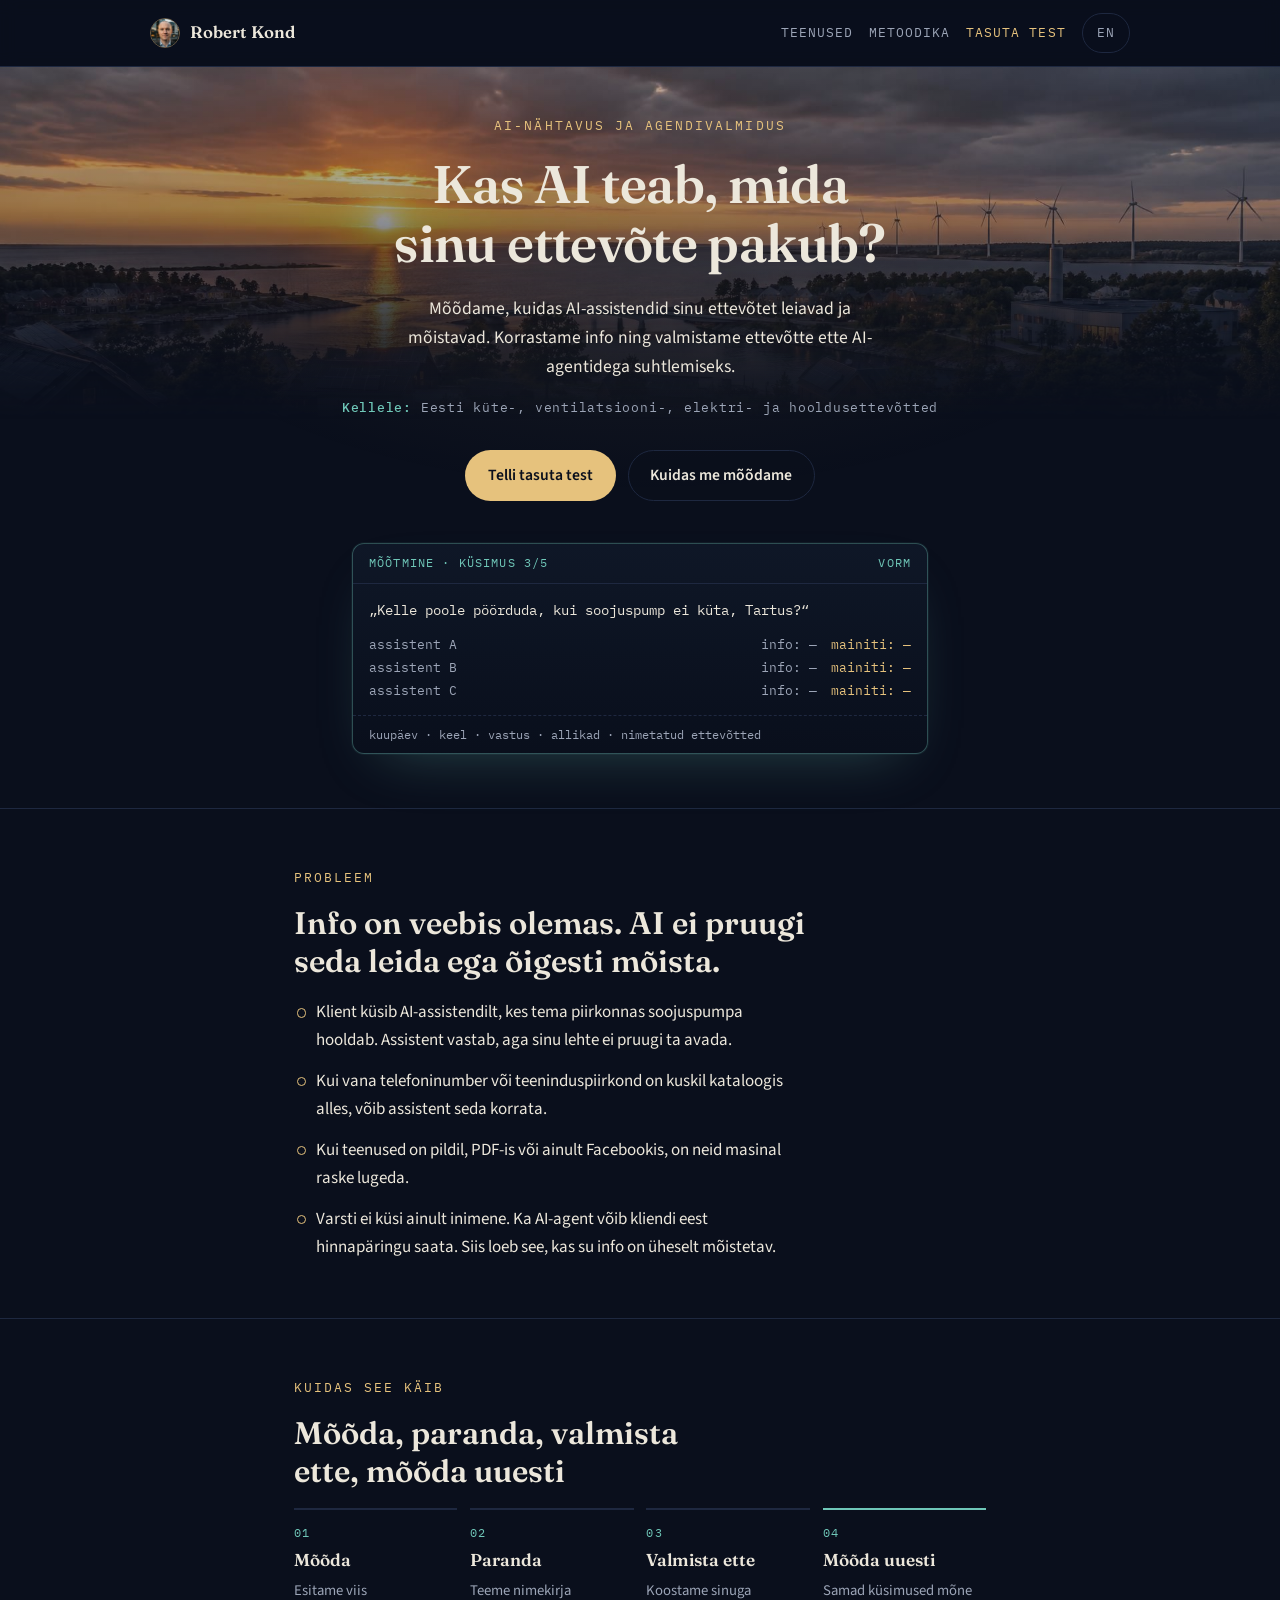
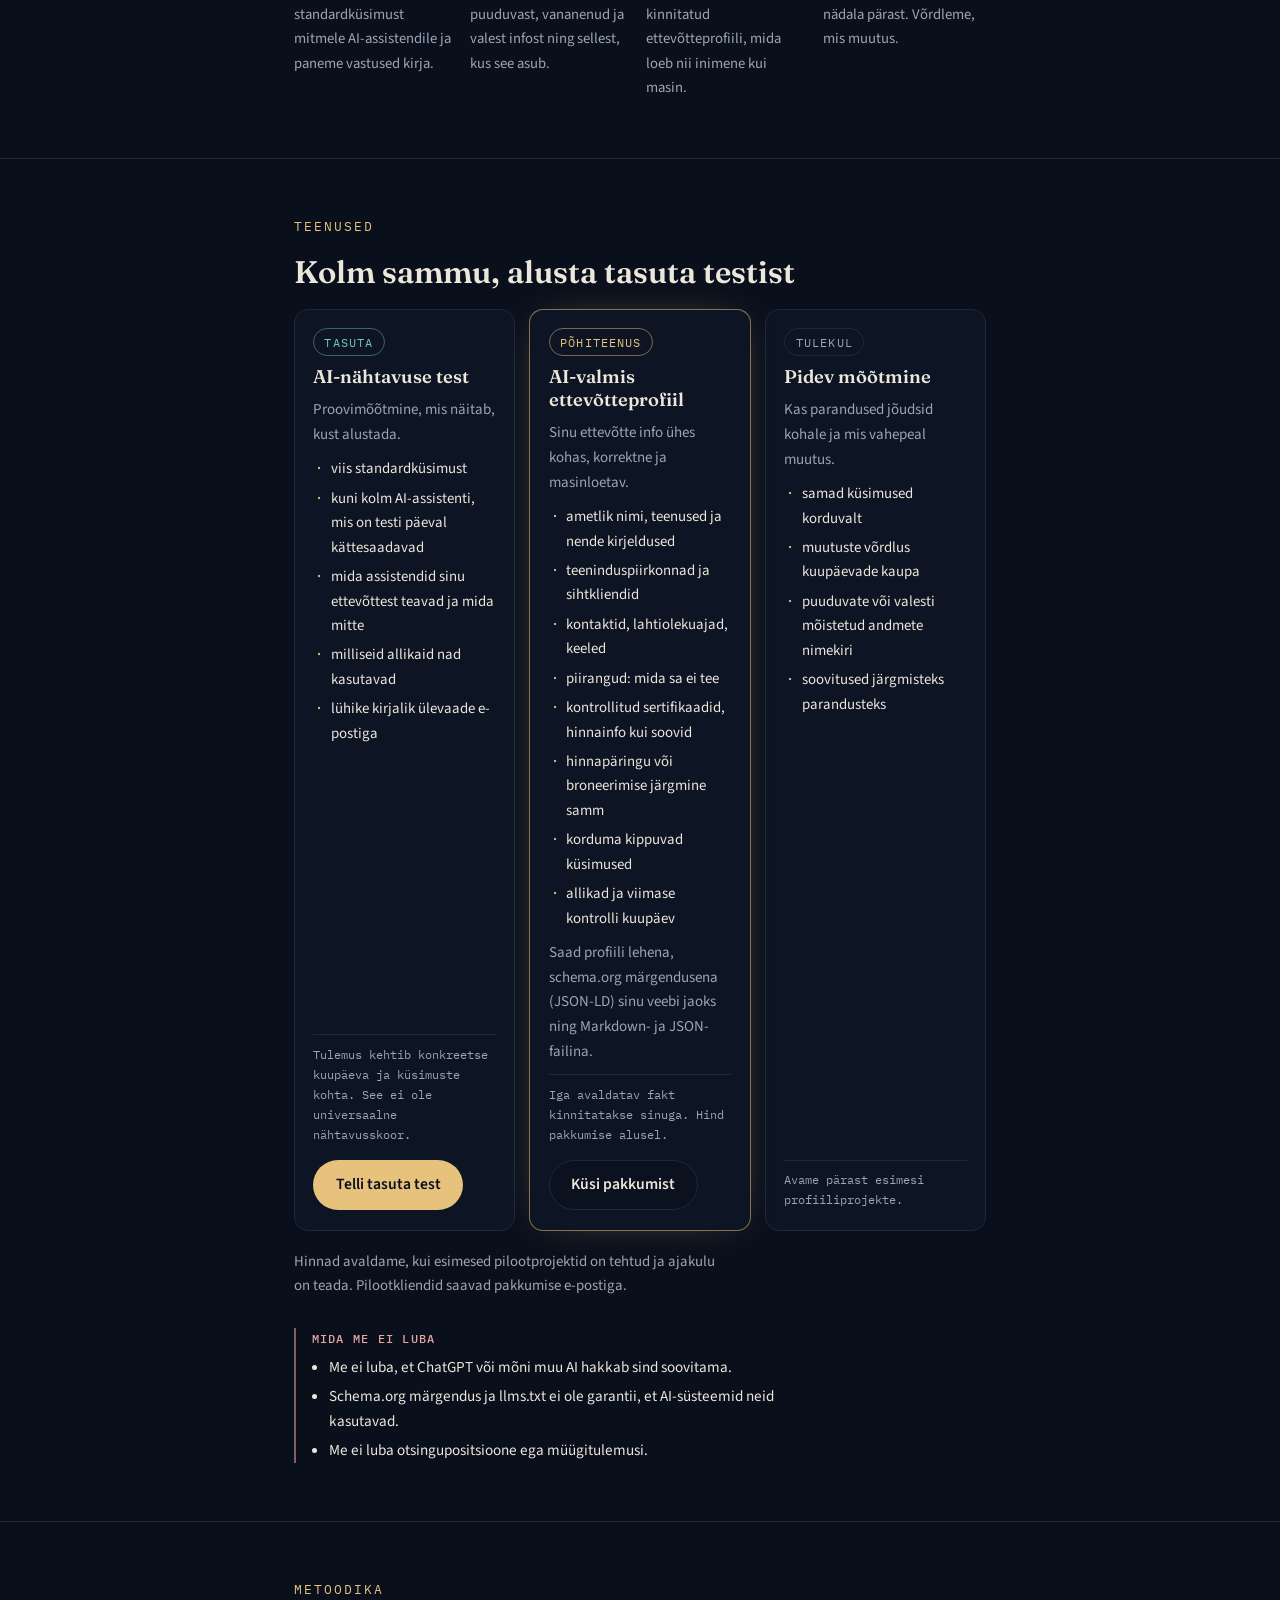
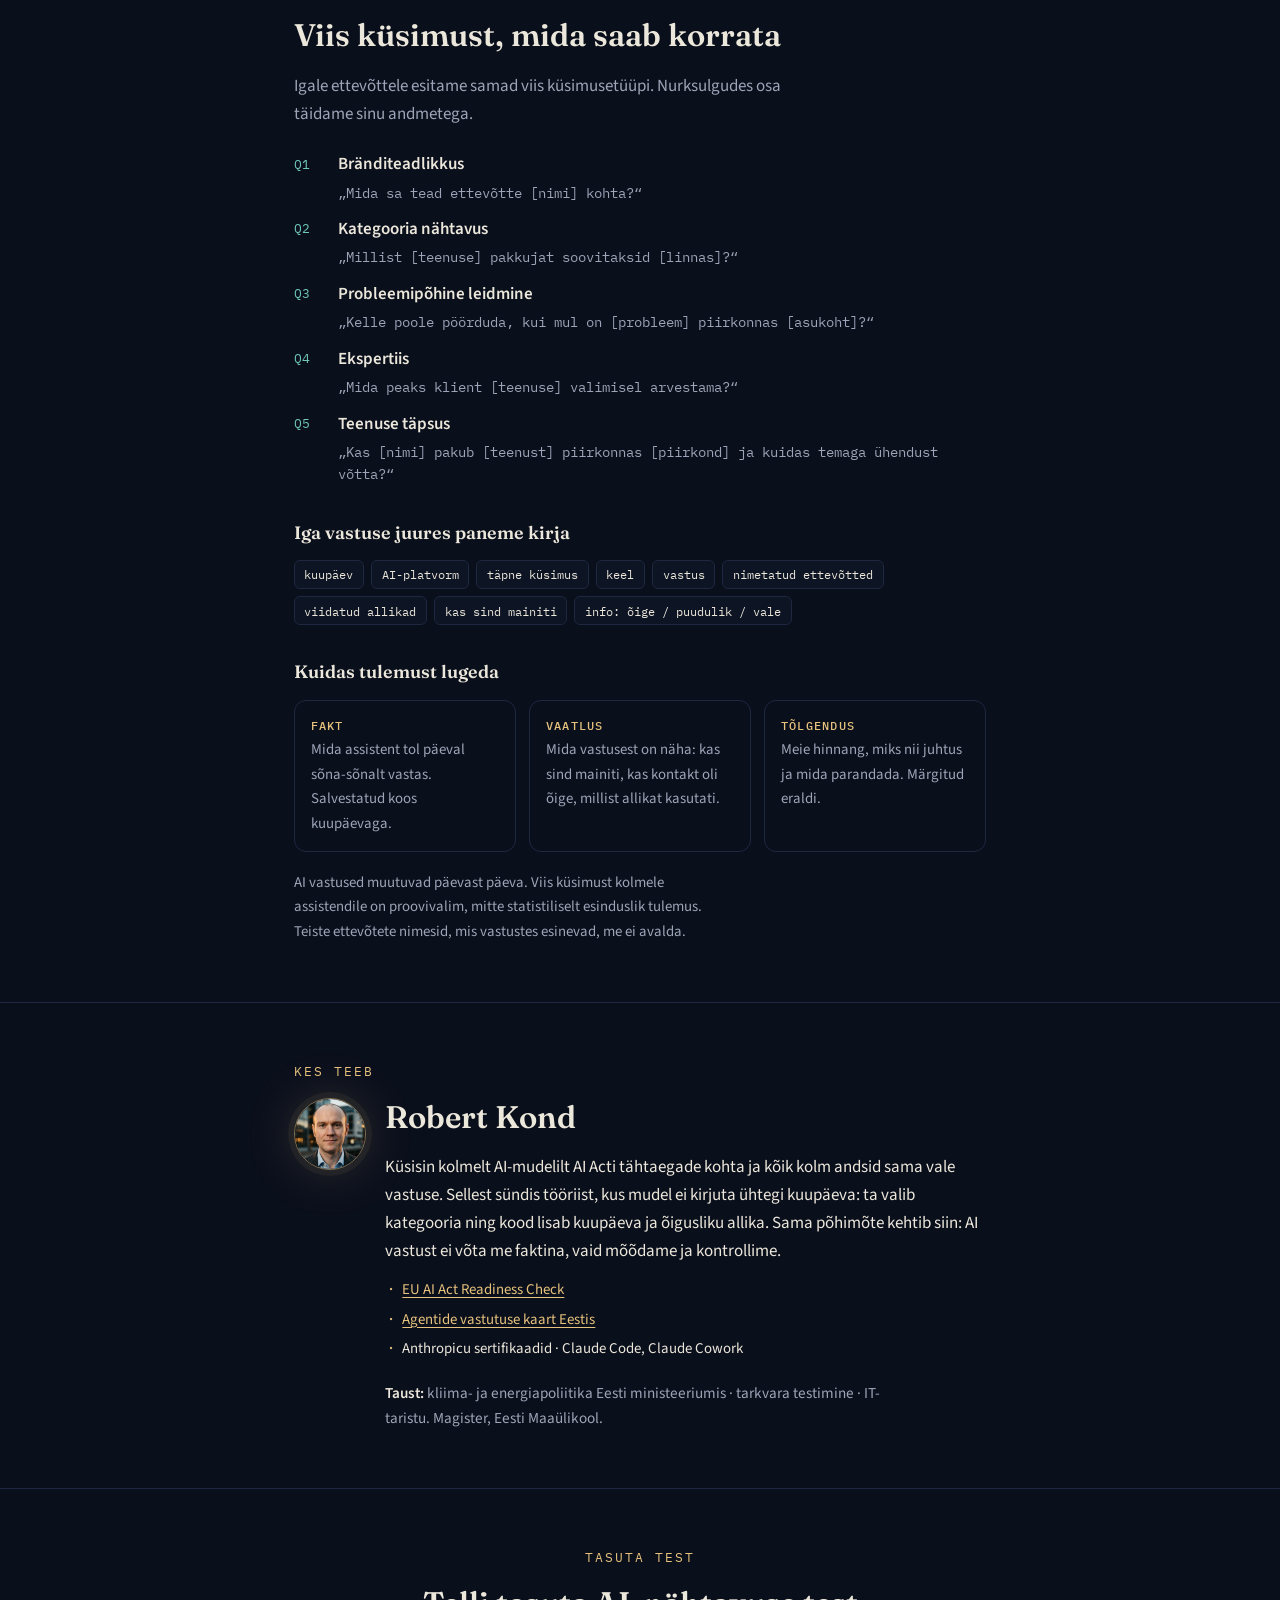
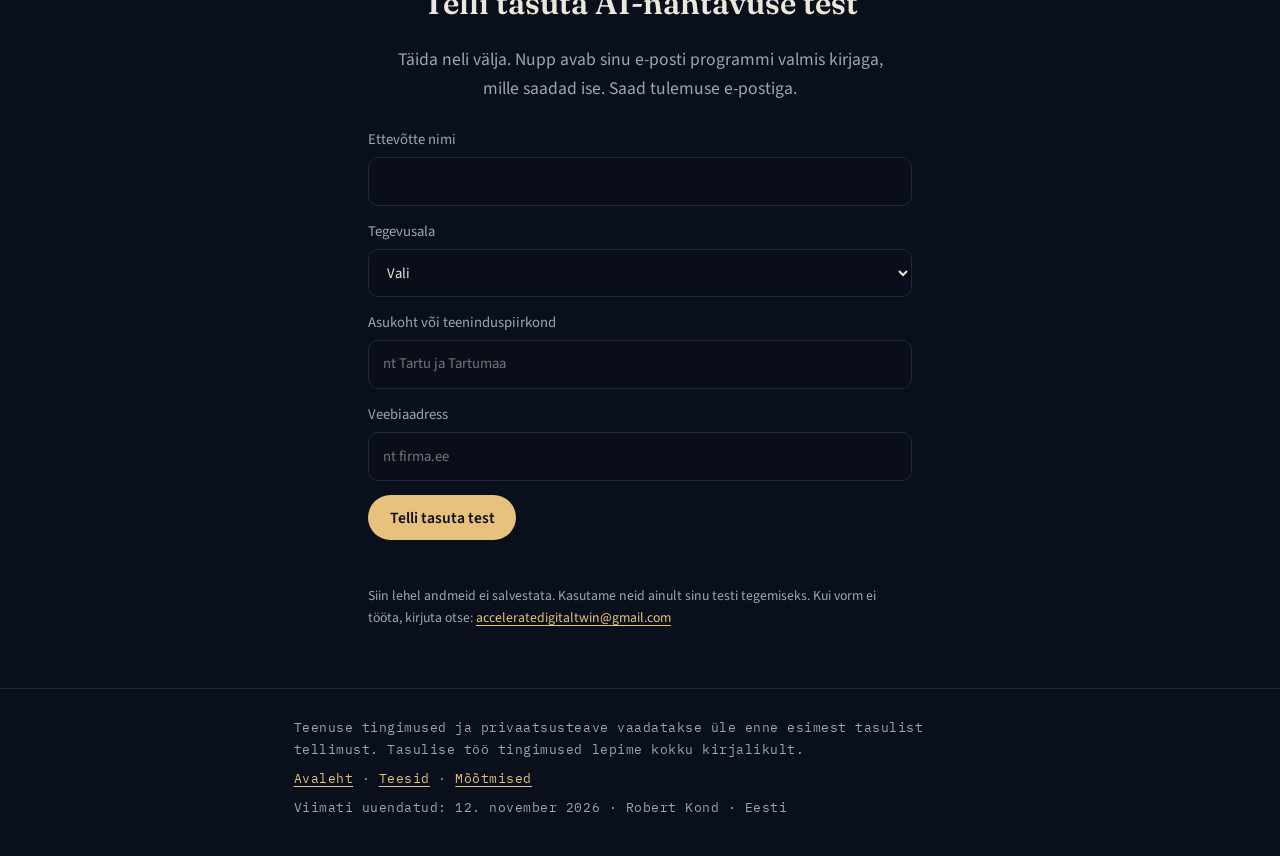
==== ai-nahtavus.html @ aad15604 "feat: AI visibility service page (ai-nahtavus.html), ET default + EN Separate service page; the pers" ====
<!DOCTYPE html>
<html lang="et" data-default-lang="et">
<head>
<meta charset="utf-8">
<meta name="viewport" content="width=device-width, initial-scale=1, viewport-fit=cover">
<title>AI-nähtavus · Robert Kond</title>
<meta name="description" content="Kas AI teab, mida sinu ettevõte pakub? Mõõdame, kuidas AI-assistendid sinu ettevõtet leiavad ja mõistavad, korrastame info ja valmistame ettevõtte ette AI-agentidega suhtlemiseks. Tasuta test Eesti tehniliste teenuste ettevõtetele.">
<meta property="og:title" content="Kas AI teab, mida sinu ettevõte pakub?">
<meta property="og:description" content="AI-nähtavuse tasuta test, AI-valmis ettevõtteprofiil ja pidev mõõtmine. Eesti küte-, ventilatsiooni-, elektri- ja hooldusettevõtetele.">
<meta property="og:type" content="website">
<meta property="og:url" content="https://rkcd.github.io/robertkond.github.io/ai-nahtavus.html">
<meta property="og:image" content="https://rkcd.github.io/robertkond.github.io/og-image.jpg">
<meta property="og:image:width" content="1200">
<meta property="og:image:height" content="630">
<meta property="og:image:alt" content="Robert Kond">
<meta name="twitter:card" content="summary_large_image">
<meta name="theme-color" content="#0A0F1C">
<link rel="canonical" href="https://rkcd.github.io/robertkond.github.io/ai-nahtavus.html">
<link rel="alternate" hreflang="et" href="https://rkcd.github.io/robertkond.github.io/ai-nahtavus.html">
<link rel="alternate" hreflang="en" href="https://rkcd.github.io/robertkond.github.io/ai-nahtavus.html?lang=en">
<link rel="preconnect" href="https://fonts.googleapis.com">
<link rel="preconnect" href="https://fonts.gstatic.com" crossorigin>
<link rel="stylesheet" href="https://fonts.googleapis.com/css2?family=Fraunces:ital,wght@0,600;1,500&family=IBM+Plex+Mono:wght@400;500&family=Source+Sans+3:wght@400;600&display=swap">
<link rel="stylesheet" href="site.css">
<!-- Structured data: only what is visible on this page. No prices except the free test, no ratings, no clients. -->
<script type="application/ld+json">
{
  "@context": "https://schema.org",
  "@graph": [
    {
      "@type": "Person",
      "@id": "https://rkcd.github.io/robertkond.github.io/#robert",
      "name": "Robert Kond",
      "url": "https://rkcd.github.io/robertkond.github.io/",
      "image": "https://rkcd.github.io/robertkond.github.io/robert-avatar.jpg",
      "email": "mailto:acceleratedigitaltwin@gmail.com",
      "address": { "@type": "PostalAddress", "addressCountry": "EE" },
      "alumniOf": { "@type": "CollegeOrUniversity", "name": "Eesti Maaülikool" }
    },
    {
      "@type": "ProfessionalService",
      "@id": "https://rkcd.github.io/robertkond.github.io/ai-nahtavus.html#service",
      "name": "AI-nähtavus ja agendivalmidus",
      "alternateName": "AI Visibility & Agent Readiness",
      "description": "Mõõdame, kuidas AI-assistendid ettevõtet leiavad ja mõistavad, korrastame ettevõtte info ning koostame inimesele ja masinale loetava ettevõtteprofiili.",
      "url": "https://rkcd.github.io/robertkond.github.io/ai-nahtavus.html",
      "image": "https://rkcd.github.io/robertkond.github.io/og-image.jpg",
      "email": "mailto:acceleratedigitaltwin@gmail.com",
      "founder": { "@id": "https://rkcd.github.io/robertkond.github.io/#robert" },
      "address": { "@type": "PostalAddress", "addressCountry": "EE" },
      "areaServed": { "@type": "Country", "name": "Estonia" },
      "availableLanguage": ["et", "en"],
      "audience": { "@type": "BusinessAudience", "audienceType": "Eesti küte-, ventilatsiooni-, elektri- ja hooldusettevõtted" },
      "hasOfferCatalog": {
        "@type": "OfferCatalog",
        "name": "AI-nähtavuse teenused",
        "itemListElement": [
          {
            "@type": "Offer",
            "name": "Tasuta AI-nähtavuse test",
            "description": "Viis standardküsimust kuni kolmele AI-assistendile ja lühike ülevaade: mida assistendid ettevõtte kohta teavad, mida ei tea ja milliseid allikaid kasutavad.",
            "price": "0",
            "priceCurrency": "EUR",
            "itemOffered": { "@type": "Service", "name": "AI-nähtavuse test" }
          },
          {
            "@type": "Offer",
            "name": "AI-valmis ettevõtteprofiil",
            "description": "Ettevõtte kinnitatud andmetest koostatud profiil inimesele loetava lehena, schema.org JSON-LD märgendusena ning Markdown- ja JSON-failina. Hind pakkumise alusel.",
            "itemOffered": { "@type": "Service", "name": "AI-valmis ettevõtteprofiil" }
          },
          {
            "@type": "Offer",
            "name": "Pidev mõõtmine",
            "description": "Samade küsimuste korduv esitamine, muutuste võrdlus, puuduvate või valesti mõistetud andmete nimekiri ja soovitused. Tulekul.",
            "itemOffered": { "@type": "Service", "name": "AI-nähtavuse pidev mõõtmine" }
          }
        ]
      }
    }
  ]
}
</script>
</head>
<body>
<div class="stars-static" aria-hidden="true"></div>

<!-- ================= EESTI (vaikimisi) ================= -->
<div class="page" data-lang="et" lang="et">
<a class="skip-link" href="#main-et">Hüppa sisu juurde</a>
<header class="site-head">
  <div class="wrap">
    <a class="site-name" href="./?lang=et"><img class="head-avatar" src="robert-avatar.jpg" alt="" width="30" height="30">Robert Kond</a>
    <span class="head-right">
      <a class="head-link soft" href="#teenused-et">Teenused</a>
      <a class="head-link soft" href="#metoodika-et">Metoodika</a>
      <a class="head-link" href="#test-et">Tasuta test</a>
      <button class="lang-btn" type="button" data-set="en" aria-label="Switch to English">EN</button>
    </span>
  </div>
</header>

<main id="main-et">
  <section class="hero svc-hero" aria-labelledby="h1-et">
    <div class="wrap">
      <p class="kicker">AI-nähtavus ja agendivalmidus</p>
      <h1 id="h1-et" class="ask">Kas AI teab, mida sinu ettevõte pakub?</h1>
      <p class="lead">Mõõdame, kuidas AI-assistendid sinu ettevõtet leiavad ja mõistavad. Korrastame info ning valmistame ettevõtte ette AI-agentidega suhtlemiseks.</p>
      <p class="for-whom"><b>Kellele:</b> Eesti küte-, ventilatsiooni-, elektri- ja hooldusettevõtted</p>
      <div class="cta-row">
        <a class="btn btn-gold" href="#test-et">Telli tasuta test</a>
        <a class="btn btn-ghost" href="#metoodika-et">Kuidas me mõõdame</a>
      </div>
      <div class="probe" role="img" aria-label="Mõõtmise vorm: üks küsimus, kolm assistenti, tulemused täidetakse testi käigus">
        <div class="probe-h"><span>Mõõtmine · küsimus 3/5</span><span>vorm</span></div>
        <p class="probe-q">„Kelle poole pöörduda, kui soojuspump ei küta, Tartus?“</p>
        <ul class="probe-rows">
          <li><span>assistent A</span><span class="x">info: —</span><span class="v">mainiti: —</span></li>
          <li><span>assistent B</span><span class="x">info: —</span><span class="v">mainiti: —</span></li>
          <li><span>assistent C</span><span class="x">info: —</span><span class="v">mainiti: —</span></li>
        </ul>
        <p class="probe-f">kuupäev · keel · vastus · allikad · nimetatud ettevõtted</p>
      </div>
    </div>
  </section>

  <section class="block" id="probleem-et" aria-labelledby="h-probleem-et">
    <div class="wrap">
      <p class="kicker">Probleem</p>
      <h2 id="h-probleem-et">Info on veebis olemas. AI ei pruugi seda leida ega õigesti mõista.</h2>
      <ul class="problem">
        <li>Klient küsib AI-assistendilt, kes tema piirkonnas soojuspumpa hooldab. Assistent vastab, aga sinu lehte ei pruugi ta avada.</li>
        <li>Kui vana telefoninumber või teeninduspiirkond on kuskil kataloogis alles, võib assistent seda korrata.</li>
        <li>Kui teenused on pildil, PDF-is või ainult Facebookis, on neid masinal raske lugeda.</li>
        <li>Varsti ei küsi ainult inimene. Ka AI-agent võib kliendi eest hinnapäringu saata. Siis loeb see, kas su info on üheselt mõistetav.</li>
      </ul>
    </div>
  </section>

  <section class="block" id="tooviis-et" aria-labelledby="h-tooviis-et">
    <div class="wrap">
      <p class="kicker">Kuidas see käib</p>
      <h2 id="h-tooviis-et">Mõõda, paranda, valmista ette, mõõda uuesti</h2>
      <ol class="steps">
        <li><b>Mõõda</b><span>Esitame viis standardküsimust mitmele AI-assistendile ja paneme vastused kirja.</span></li>
        <li><b>Paranda</b><span>Teeme nimekirja puuduvast, vananenud ja valest infost ning sellest, kus see asub.</span></li>
        <li><b>Valmista ette</b><span>Koostame sinuga kinnitatud ettevõtteprofiili, mida loeb nii inimene kui masin.</span></li>
        <li><b>Mõõda uuesti</b><span>Samad küsimused mõne nädala pärast. Võrdleme, mis muutus.</span></li>
      </ol>
    </div>
  </section>

  <section class="block" id="teenused-et" aria-labelledby="h-teenused-et">
    <div class="wrap">
      <p class="kicker">Teenused</p>
      <h2 id="h-teenused-et">Kolm sammu, alusta tasuta testist</h2>
      <div class="tiers">
        <article class="tier">
          <span class="tag free">Tasuta</span>
          <h3>AI-nähtavuse test</h3>
          <p>Proovimõõtmine, mis näitab, kust alustada.</p>
          <ul class="ticks">
            <li>viis standardküsimust</li>
            <li>kuni kolm AI-assistenti, mis on testi päeval kättesaadavad</li>
            <li>mida assistendid sinu ettevõttest teavad ja mida mitte</li>
            <li>milliseid allikaid nad kasutavad</li>
            <li>lühike kirjalik ülevaade e-postiga</li>
          </ul>
          <p class="note">Tulemus kehtib konkreetse kuupäeva ja küsimuste kohta. See ei ole universaalne nähtavusskoor.</p>
          <a class="btn btn-gold" href="#test-et">Telli tasuta test</a>
        </article>
        <article class="tier main">
          <span class="tag core">Põhiteenus</span>
          <h3>AI-valmis ettevõtteprofiil</h3>
          <p>Sinu ettevõtte info ühes kohas, korrektne ja masinloetav.</p>
          <ul class="ticks">
            <li>ametlik nimi, teenused ja nende kirjeldused</li>
            <li>teeninduspiirkonnad ja sihtkliendid</li>
            <li>kontaktid, lahtiolekuajad, keeled</li>
            <li>piirangud: mida sa ei tee</li>
            <li>kontrollitud sertifikaadid, hinnainfo kui soovid</li>
            <li>hinnapäringu või broneerimise järgmine samm</li>
            <li>korduma kippuvad küsimused</li>
            <li>allikad ja viimase kontrolli kuupäev</li>
          </ul>
          <p>Saad profiili lehena, schema.org märgendusena (JSON-LD) sinu veebi jaoks ning Markdown- ja JSON-failina.</p>
          <p class="note">Iga avaldatav fakt kinnitatakse sinuga. Hind pakkumise alusel.</p>
          <a class="btn btn-ghost" href="mailto:acceleratedigitaltwin@gmail.com?subject=AI-valmis%20ettev%C3%B5tteprofiil">Küsi pakkumist</a>
        </article>
        <article class="tier">
          <span class="tag">Tulekul</span>
          <h3>Pidev mõõtmine</h3>
          <p>Kas parandused jõudsid kohale ja mis vahepeal muutus.</p>
          <ul class="ticks">
            <li>samad küsimused korduvalt</li>
            <li>muutuste võrdlus kuupäevade kaupa</li>
            <li>puuduvate või valesti mõistetud andmete nimekiri</li>
            <li>soovitused järgmisteks parandusteks</li>
          </ul>
          <p class="note">Avame pärast esimesi profiiliprojekte.</p>
        </article>
      </div>
      <p class="fine">Hinnad avaldame, kui esimesed pilootprojektid on tehtud ja ajakulu on teada. Pilootkliendid saavad pakkumise e-postiga.</p>
      <div class="limits">
        <b class="label">Mida me ei luba</b>
        <ul>
          <li>Me ei luba, et ChatGPT või mõni muu AI hakkab sind soovitama.</li>
          <li>Schema.org märgendus ja llms.txt ei ole garantii, et AI-süsteemid neid kasutavad.</li>
          <li>Me ei luba otsingupositsioone ega müügitulemusi.</li>
        </ul>
      </div>
    </div>
  </section>

  <section class="block" id="metoodika-et" aria-labelledby="h-metoodika-et">
    <div class="wrap">
      <p class="kicker">Metoodika</p>
      <h2 id="h-metoodika-et">Viis küsimust, mida saab korrata</h2>
      <p class="section-lead">Igale ettevõttele esitame samad viis küsimusetüüpi. Nurksulgudes osa täidame sinu andmetega.</p>
      <ol class="qlist">
        <li><b>Bränditeadlikkus</b><q>Mida sa tead ettevõtte [nimi] kohta?</q></li>
        <li><b>Kategooria nähtavus</b><q>Millist [teenuse] pakkujat soovitaksid [linnas]?</q></li>
        <li><b>Probleemipõhine leidmine</b><q>Kelle poole pöörduda, kui mul on [probleem] piirkonnas [asukoht]?</q></li>
        <li><b>Ekspertiis</b><q>Mida peaks klient [teenuse] valimisel arvestama?</q></li>
        <li><b>Teenuse täpsus</b><q>Kas [nimi] pakub [teenust] piirkonnas [piirkond] ja kuidas temaga ühendust võtta?</q></li>
      </ol>
      <h3 class="h3">Iga vastuse juures paneme kirja</h3>
      <ul class="fields">
        <li>kuupäev</li><li>AI-platvorm</li><li>täpne küsimus</li><li>keel</li><li>vastus</li>
        <li>nimetatud ettevõtted</li><li>viidatud allikad</li><li>kas sind mainiti</li><li>info: õige / puudulik / vale</li>
      </ul>
      <h3 class="h3">Kuidas tulemust lugeda</h3>
      <dl class="kinds">
        <div><dt class="label">Fakt</dt><dd>Mida assistent tol päeval sõna-sõnalt vastas. Salvestatud koos kuupäevaga.</dd></div>
        <div><dt class="label">Vaatlus</dt><dd>Mida vastusest on näha: kas sind mainiti, kas kontakt oli õige, millist allikat kasutati.</dd></div>
        <div><dt class="label">Tõlgendus</dt><dd>Meie hinnang, miks nii juhtus ja mida parandada. Märgitud eraldi.</dd></div>
      </dl>
      <p class="fine">AI vastused muutuvad päevast päeva. Viis küsimust kolmele assistendile on proovivalim, mitte statistiliselt esinduslik tulemus. Teiste ettevõtete nimesid, mis vastustes esinevad, me ei avalda.</p>
    </div>
  </section>

  <section class="block" id="kes-et" aria-labelledby="h-kes-et">
    <div class="wrap">
      <p class="kicker">Kes teeb</p>
      <div class="who">
        <img class="portrait" src="robert-avatar.jpg" alt="Robert Kond" width="72" height="72">
        <div>
          <h2 id="h-kes-et">Robert Kond</h2>
          <p>Küsisin kolmelt AI-mudelilt AI Acti tähtaegade kohta ja kõik kolm andsid sama vale vastuse. Sellest sündis tööriist, kus mudel ei kirjuta ühtegi kuupäeva: ta valib kategooria ning kood lisab kuupäeva ja õigusliku allika. Sama põhimõte kehtib siin: AI vastust ei võta me faktina, vaid mõõdame ja kontrollime.</p>
          <ul class="ticks">
            <li><a href="https://eu-ai-act-checker.onrender.com">EU AI Act Readiness Check</a></li>
            <li><a href="https://rkcd.github.io/agentide-vastutus/">Agentide vastutuse kaart Eestis</a></li>
            <li>Anthropicu sertifikaadid · Claude Code, Claude Cowork</li>
          </ul>
          <p class="bg-line"><b>Taust:</b> kliima- ja energiapoliitika Eesti ministeeriumis · tarkvara testimine · IT-taristu. Magister, Eesti Maaülikool.</p>
        </div>
      </div>
    </div>
  </section>

  <section class="block contact" id="test-et" aria-labelledby="h-test-et">
    <div class="wrap">
      <p class="kicker">Tasuta test</p>
      <h2 id="h-test-et">Telli tasuta AI-nähtavuse test</h2>
      <p class="lead">Täida neli välja. Nupp avab sinu e-posti programmi valmis kirjaga, mille saadad ise. Saad tulemuse e-postiga.</p>
      <form class="order" action="mailto:acceleratedigitaltwin@gmail.com" method="post" enctype="text/plain"
            data-subject="Tasuta AI-nähtavuse test"
            data-intro="Tere, soovin tasuta AI-nähtavuse testi."
            data-sent="Kiri on e-posti programmis valmis. Saada see sealt ära.">
        <label>Ettevõtte nimi<input name="ettevote" data-label="Ettevõte" required autocomplete="organization"></label>
        <label>Tegevusala
          <select name="tegevusala" data-label="Tegevusala" required>
            <option value="">Vali</option>
            <option>Küte</option><option>Ventilatsioon</option><option>Elekter</option><option>Hooldus</option><option>Muu tehniline teenus</option>
          </select>
        </label>
        <label>Asukoht või teeninduspiirkond<input name="asukoht" data-label="Asukoht" required placeholder="nt Tartu ja Tartumaa"></label>
        <label>Veebiaadress<input name="veeb" data-label="Veeb" type="text" inputmode="url" required placeholder="nt firma.ee" autocomplete="url"></label>
        <button class="btn btn-gold" type="submit">Telli tasuta test</button>
        <p class="order-status" role="status" aria-live="polite"></p>
        <p class="order-note">Siin lehel andmeid ei salvestata. Kasutame neid ainult sinu testi tegemiseks. Kui vorm ei tööta, kirjuta otse: <a href="mailto:acceleratedigitaltwin@gmail.com?subject=Tasuta%20AI-n%C3%A4htavuse%20test&amp;body=Ettev%C3%B5te%3A%20%0ATegevusala%3A%20%0AAsukoht%3A%20%0AVeeb%3A%20">acceleratedigitaltwin@gmail.com</a></p>
      </form>
    </div>
  </section>
</main>

<footer class="site-foot">
  <div class="wrap">
    <p>Teenuse tingimused ja privaatsusteave vaadatakse üle enne esimest tasulist tellimust. Tasulise töö tingimused lepime kokku kirjalikult.</p>
    <p><a href="./?lang=et">Avaleht</a> · <a href="theses.html?lang=et">Teesid</a> · <a href="blog/?lang=et">Mõõtmised</a></p>
    <p>Viimati uuendatud: 12. november 2026 · Robert Kond · Eesti</p>
  </div>
</footer>
</div>

<!-- ================= ENGLISH ================= -->
<div class="page" data-lang="en" lang="en" hidden>
<a class="skip-link" href="#main-en">Skip to content</a>
<header class="site-head">
  <div class="wrap">
    <a class="site-name" href="./"><img class="head-avatar" src="robert-avatar.jpg" alt="" width="30" height="30">Robert Kond</a>
    <span class="head-right">
      <a class="head-link soft" href="#services-en">Services</a>
      <a class="head-link soft" href="#method-en">Method</a>
      <a class="head-link" href="#test-en">Free test</a>
      <button class="lang-btn" type="button" data-set="et" aria-label="Vaheta eesti keelde">ET</button>
    </span>
  </div>
</header>

<main id="main-en">
  <section class="hero svc-hero" aria-labelledby="h1-en">
    <div class="wrap">
      <p class="kicker">AI Visibility &amp; Agent Readiness</p>
      <h1 id="h1-en" class="ask">Does AI know what your company offers?</h1>
      <p class="lead">We measure how AI assistants find and understand your company. We put your information in order and prepare your company for dealing with AI agents.</p>
      <p class="for-whom"><b>For:</b> heating, ventilation, electrical and maintenance companies in Estonia</p>
      <div class="cta-row">
        <a class="btn btn-gold" href="#test-en">Order a free test</a>
        <a class="btn btn-ghost" href="#method-en">How we measure</a>
      </div>
      <div class="probe" role="img" aria-label="Measurement form: one question, three assistants, results are filled in during the test">
        <div class="probe-h"><span>Measurement · question 3/5</span><span>form</span></div>
        <p class="probe-q">“Who should I call if my heat pump isn’t heating, in Tartu?”</p>
        <ul class="probe-rows">
          <li><span>assistant A</span><span class="x">info: —</span><span class="v">mentioned: —</span></li>
          <li><span>assistant B</span><span class="x">info: —</span><span class="v">mentioned: —</span></li>
          <li><span>assistant C</span><span class="x">info: —</span><span class="v">mentioned: —</span></li>
        </ul>
        <p class="probe-f">date · language · answer · sources · companies named</p>
      </div>
    </div>
  </section>

  <section class="block" id="problem-en" aria-labelledby="h-problem-en">
    <div class="wrap">
      <p class="kicker">The problem</p>
      <h2 id="h-problem-en">Your information is online. AI may still not find it or understand it.</h2>
      <ul class="problem">
        <li>A customer asks an AI assistant who services heat pumps in their area. The assistant answers, but it may never open your website.</li>
        <li>If an old phone number or service area is still listed in some directory, the assistant may repeat it.</li>
        <li>If your services are in an image, a PDF or only on Facebook, a machine has a hard time reading them.</li>
        <li>Soon it won’t only be people asking. An AI agent may send a quote request on a customer’s behalf. Then it matters whether your information is unambiguous.</li>
      </ul>
    </div>
  </section>

  <section class="block" id="how-en" aria-labelledby="h-how-en">
    <div class="wrap">
      <p class="kicker">How it works</p>
      <h2 id="h-how-en">Measure, fix, prepare, measure again</h2>
      <ol class="steps">
        <li><b>Measure</b><span>We ask several AI assistants five standard questions and record the answers.</span></li>
        <li><b>Fix</b><span>We list what is missing, outdated or wrong, and where it lives.</span></li>
        <li><b>Prepare</b><span>We build a company profile confirmed by you, readable by people and machines.</span></li>
        <li><b>Measure again</b><span>The same questions a few weeks later. We compare what changed.</span></li>
      </ol>
    </div>
  </section>

  <section class="block" id="services-en" aria-labelledby="h-services-en">
    <div class="wrap">
      <p class="kicker">Services</p>
      <h2 id="h-services-en">Three steps, starting with a free test</h2>
      <div class="tiers">
        <article class="tier">
          <span class="tag free">Free</span>
          <h3>AI visibility test</h3>
          <p>A sample measurement that shows where to start.</p>
          <ul class="ticks">
            <li>five standard questions</li>
            <li>up to three AI assistants available on the day of the test</li>
            <li>what the assistants know about your company, and what they don’t</li>
            <li>which sources they use</li>
            <li>a short written summary by email</li>
          </ul>
          <p class="note">The result applies to a specific date and set of questions. It is not a universal visibility score.</p>
          <a class="btn btn-gold" href="#test-en">Order a free test</a>
        </article>
        <article class="tier main">
          <span class="tag core">Core service</span>
          <h3>AI-ready company profile</h3>
          <p>Your company information in one place, correct and machine-readable.</p>
          <ul class="ticks">
            <li>official name, services and their descriptions</li>
            <li>service areas and target customers</li>
            <li>contacts, opening hours, languages</li>
            <li>limits: what you don’t do</li>
            <li>verified certificates, price information if you want it</li>
            <li>the next step for a quote or booking</li>
            <li>frequently asked questions</li>
            <li>sources and the date last checked</li>
          </ul>
          <p>You get the profile as a page, as schema.org markup (JSON-LD) for your website, and as Markdown and JSON files.</p>
          <p class="note">Every fact that gets published is confirmed with you. Price on request.</p>
          <a class="btn btn-ghost" href="mailto:acceleratedigitaltwin@gmail.com?subject=AI-ready%20company%20profile">Ask for a quote</a>
        </article>
        <article class="tier">
          <span class="tag">Coming</span>
          <h3>Ongoing measurement</h3>
          <p>Whether the fixes landed and what changed in the meantime.</p>
          <ul class="ticks">
            <li>the same questions, repeated</li>
            <li>changes compared by date</li>
            <li>a list of missing or misunderstood data</li>
            <li>recommendations for the next fixes</li>
          </ul>
          <p class="note">Opens after the first profile projects.</p>
        </article>
      </div>
      <p class="fine">We will publish prices once the first pilot projects are done and the time it takes is known. Pilot clients get a quote by email.</p>
      <div class="limits">
        <b class="label">What we don’t promise</b>
        <ul>
          <li>We don’t promise that ChatGPT or any other AI will start recommending you.</li>
          <li>Schema.org markup and llms.txt are no guarantee that AI systems will use them.</li>
          <li>We don’t promise search rankings or sales results.</li>
        </ul>
      </div>
    </div>
  </section>

  <section class="block" id="method-en" aria-labelledby="h-method-en">
    <div class="wrap">
      <p class="kicker">Method</p>
      <h2 id="h-method-en">Five questions you can repeat</h2>
      <p class="section-lead">Every company gets the same five types of question. We fill in the parts in brackets with your details.</p>
      <ol class="qlist">
        <li><b>Brand awareness</b><q>What do you know about the company [name]?</q></li>
        <li><b>Category visibility</b><q>Which [service] provider would you recommend in [city]?</q></li>
        <li><b>Problem-led discovery</b><q>Who should I contact if I have [problem] in [location]?</q></li>
        <li><b>Expertise</b><q>What should a customer consider when choosing [service]?</q></li>
        <li><b>Service accuracy</b><q>Does [name] offer [service] in [area], and how do I contact them?</q></li>
      </ol>
      <h3 class="h3">For each answer we record</h3>
      <ul class="fields">
        <li>date</li><li>AI platform</li><li>exact question</li><li>language</li><li>answer</li>
        <li>companies named</li><li>sources cited</li><li>were you mentioned</li><li>info: correct / incomplete / wrong</li>
      </ul>
      <h3 class="h3">How to read the result</h3>
      <dl class="kinds">
        <div><dt class="label">Fact</dt><dd>What the assistant answered that day, word for word. Stored with the date.</dd></div>
        <div><dt class="label">Observation</dt><dd>What the answer shows: were you mentioned, was the contact right, which source was used.</dd></div>
        <div><dt class="label">Interpretation</dt><dd>Our view of why it happened and what to fix. Marked separately.</dd></div>
      </dl>
      <p class="fine">AI answers change from day to day. Five questions to three assistants is a sample, not a statistically representative result. We don’t publish the names of other companies that appear in the answers.</p>
    </div>
  </section>

  <section class="block" id="who-en" aria-labelledby="h-who-en">
    <div class="wrap">
      <p class="kicker">Who does the work</p>
      <div class="who">
        <img class="portrait" src="robert-avatar.jpg" alt="Robert Kond" width="72" height="72">
        <div>
          <h2 id="h-who-en">Robert Kond</h2>
          <p>I asked three AI models about the AI Act deadlines, and all three gave the same wrong answer. That led to a tool where the model never writes a date: it picks a category, and code adds the date and the legal source. The same principle applies here: we don’t take an AI answer as fact, we measure it and check it.</p>
          <ul class="ticks">
            <li><a href="https://eu-ai-act-checker.onrender.com">EU AI Act Readiness Check</a></li>
            <li><a href="https://rkcd.github.io/agentide-vastutus/">Agent liability map for Estonia</a> (in Estonian)</li>
            <li>Anthropic certificates · Claude Code, Claude Cowork</li>
          </ul>
          <p class="bg-line"><b>Background:</b> climate and energy policy at an Estonian ministry · software testing · IT infrastructure. MSc, Estonian University of Life Sciences.</p>
        </div>
      </div>
    </div>
  </section>

  <section class="block contact" id="test-en" aria-labelledby="h-test-en">
    <div class="wrap">
      <p class="kicker">Free test</p>
      <h2 id="h-test-en">Order a free AI visibility test</h2>
      <p class="lead">Fill in four fields. The button opens your email program with a ready message that you send yourself. You get the result by email.</p>
      <form class="order" action="mailto:acceleratedigitaltwin@gmail.com" method="post" enctype="text/plain"
            data-subject="Free AI visibility test"
            data-intro="Hello, I would like a free AI visibility test."
            data-sent="The message is ready in your email program. Send it from there.">
        <label>Company name<input name="company" data-label="Company" required autocomplete="organization"></label>
        <label>Field
          <select name="field" data-label="Field" required>
            <option value="">Choose</option>
            <option>Heating</option><option>Ventilation</option><option>Electrical</option><option>Maintenance</option><option>Other technical service</option>
          </select>
        </label>
        <label>Location or service area<input name="location" data-label="Location" required placeholder="e.g. Tartu and Tartu County"></label>
        <label>Website<input name="website" data-label="Website" type="text" inputmode="url" required placeholder="e.g. company.ee" autocomplete="url"></label>
        <button class="btn btn-gold" type="submit">Order a free test</button>
        <p class="order-status" role="status" aria-live="polite"></p>
        <p class="order-note">This page stores nothing. We use the details only to run your test. If the form doesn’t work, write directly: <a href="mailto:acceleratedigitaltwin@gmail.com?subject=Free%20AI%20visibility%20test&amp;body=Company%3A%20%0AField%3A%20%0ALocation%3A%20%0AWebsite%3A%20">acceleratedigitaltwin@gmail.com</a></p>
      </form>
    </div>
  </section>
</main>

<footer class="site-foot">
  <div class="wrap">
    <p>Terms of service and privacy information will be reviewed before the first paid order. Terms for paid work are agreed in writing.</p>
    <p><a href="./">Home</a> · <a href="theses.html">Theses</a> · <a href="blog/">Measurements</a></p>
    <p>Last updated: 12 November 2026 · Robert Kond · Estonia</p>
  </div>
</footer>
</div>

<script src="site.js"></script>
</body>
</html>
---- site.css ----
/* Layout: a night sky. Topic stars drift slowly toward the portrait in the hero; below it, one calm reading column on deep navy. */
:root {
  --night: #0A0F1C;
  --night-2: #101828;
  --line: #1E2840;
  --ivory: #ECE7DB;
  --muted: #9CA5B7;
  --gold: #E6C27D;
  --gold-hi: #F2D8A4;
  --teal: #6FC7B8;
  --on-gold: #0A0F1C;
  --warn: #E8A3A3;
  --display: "Fraunces", Georgia, "Times New Roman", serif;
  --sans: "Source Sans 3", "Segoe UI", system-ui, sans-serif;
  --mono: "IBM Plex Mono", ui-monospace, "Cascadia Mono", Consolas, monospace;
  color-scheme: dark;
}

* { box-sizing: border-box; }
html { scroll-behavior: smooth; }
@media (prefers-reduced-motion: reduce) { html { scroll-behavior: auto; } }
body {
  margin: 0; position: relative; min-height: 100vh;
  background:
    radial-gradient(1100px 620px at 50% -8%, #16223C 0%, rgba(22,34,60,0) 62%),
    var(--night);
  color: var(--ivory); font-family: var(--sans); font-size: 1.0625rem; line-height: 1.65;
  -webkit-font-smoothing: antialiased;
}
h1, h2, h3, p, ol, ul, dl, dd { margin: 0; }
a { color: var(--gold); text-decoration-thickness: 1px; text-underline-offset: 3px; }
a:hover { color: var(--gold-hi); }
:focus-visible { outline: 2px solid var(--gold); outline-offset: 3px; border-radius: 3px; }
::selection { background: var(--gold); color: var(--on-gold); }

/* Static star texture for the whole page, very faint */
.stars-static {
  position: fixed; inset: 0; z-index: 0; pointer-events: none; opacity: .3;
  background-image:
    radial-gradient(1px 1px at 23px 41px, rgba(236,231,219,.55) 50%, transparent 52%),
    radial-gradient(1px 1px at 171px 97px, rgba(236,231,219,.35) 50%, transparent 52%),
    radial-gradient(1.2px 1.2px at 303px 211px, rgba(111,199,184,.45) 50%, transparent 52%),
    radial-gradient(1px 1px at 88px 287px, rgba(236,231,219,.3) 50%, transparent 52%),
    radial-gradient(1px 1px at 377px 343px, rgba(230,194,125,.4) 50%, transparent 52%),
    radial-gradient(1px 1px at 241px 19px, rgba(236,231,219,.3) 50%, transparent 52%);
  background-size: 420px 380px;
}

.page { position: relative; z-index: 1; }
.wrap { max-width: 46rem; margin: 0 auto; padding-inline: max(16px, 1.35rem); }

.skip-link { position: absolute; left: -999px; top: 0; z-index: 10; background: var(--gold); color: var(--on-gold); padding: .5rem 1rem; }
.skip-link:focus { left: 0; }

/* ---- Header ---- */
.site-head { position: sticky; top: env(safe-area-inset-top, 0px); z-index: 5; background: rgba(10,15,28,.86); -webkit-backdrop-filter: blur(8px); backdrop-filter: blur(8px); border-bottom: 1px solid var(--line); }
.site-head .wrap { max-width: 64rem; display: flex; align-items: center; justify-content: space-between; gap: 1rem; padding-top: .7rem; padding-bottom: .7rem; }
.site-name { display: inline-flex; align-items: center; gap: .6rem; font-family: var(--display); font-weight: 600; font-size: 1.05rem; color: var(--ivory); text-decoration: none; }
.head-avatar { width: 1.9rem; height: 1.9rem; border-radius: 50%; object-fit: cover; border: 1px solid rgba(230,194,125,.45); }
.head-right { display: flex; align-items: center; gap: 1rem; }
.lang-btn {
  font: inherit; font-family: var(--mono); font-size: .8rem; letter-spacing: .08em;
  color: var(--muted); background: transparent; border: 1px solid var(--line);
  border-radius: 999px; padding: .55rem .9rem; min-height: 2.5rem; cursor: pointer;
}
.lang-btn:hover { color: var(--gold); border-color: var(--gold); }
.head-link { font-family: var(--mono); font-size: .8rem; letter-spacing: .08em; text-transform: uppercase; color: var(--gold); text-decoration: none; padding-block: .7rem; }
.head-link.soft { color: var(--muted); }
.head-link.soft:hover { color: var(--gold); }

/* ---- Hero ---- */
.hero {
  position: relative; isolation: isolate;
  text-align: center; padding-block: 3rem 3.4rem;
  background: radial-gradient(ellipse 60% 48% at 50% 24%, rgba(230,194,125,.07), rgba(230,194,125,0) 70%);
}
.hero::before {
  content: ""; position: absolute; inset: 0 0 auto 0; height: 22rem; z-index: -1; pointer-events: none;
  background:
    linear-gradient(180deg, rgba(10,15,28,.2) 0%, rgba(10,15,28,.5) 60%, rgba(10,15,28,.7) 100%),
    url("hero-bg.jpg") 22% 45% / cover no-repeat;
  -webkit-mask-image: linear-gradient(180deg, #000 0%, #000 40%, transparent 100%);
  mask-image: linear-gradient(180deg, #000 0%, #000 40%, transparent 100%);
}
.hero .wrap { display: grid; justify-items: center; gap: 0; max-width: 48rem; }
.portrait {
  width: 7rem; height: 7rem; border-radius: 50%; object-fit: cover; display: block;
  border: 1px solid rgba(230,194,125,.55);
  box-shadow: 0 0 0 6px rgba(230,194,125,.06), 0 0 48px 6px rgba(230,194,125,.14);
}
h1 {
  font-family: var(--display); font-weight: 600; line-height: 1.12; letter-spacing: -0.012em; text-wrap: balance;
}
h1.name { margin-top: 1.3rem; font-size: clamp(2.4rem, 7vw, 3.6rem); }
.domains {
  margin-top: .7rem; font-family: var(--mono); font-size: .8rem; letter-spacing: .2em; text-transform: uppercase;
  color: var(--muted); display: flex; flex-wrap: wrap; justify-content: center; gap: .35rem .9rem;
}
.domains .sep { color: var(--gold); opacity: .8; }
.tagline { margin-top: 1.4rem; font-family: var(--display); font-weight: 500; font-size: clamp(1.15rem, 3vw, 1.45rem); line-height: 1.35; color: var(--ivory); max-width: 30ch; text-wrap: balance; }
.tagline em { font-style: italic; color: var(--gold); }
.tagline-sub { margin-top: .55rem; font-size: .95rem; color: var(--muted); text-wrap: balance; }
.lead { margin-top: 1.4rem; font-size: 1.1rem; color: var(--muted); max-width: 56ch; text-wrap: pretty; }
.cta-row { margin-top: 2rem; display: flex; flex-wrap: wrap; justify-content: center; gap: .75rem; }
.btn {
  display: inline-flex; align-items: center; font-family: var(--sans); font-size: .98rem; font-weight: 600;
  padding: .72rem 1.35rem; border-radius: 999px; text-decoration: none; cursor: pointer; border: 1px solid transparent;
  transition: background-color .15s ease, border-color .15s ease, color .15s ease;
}
.btn-gold { background: var(--gold); color: var(--on-gold); }
.btn-gold:hover { background: var(--gold-hi); color: var(--on-gold); }
.btn-ghost { background: rgba(10,15,28,.4); color: var(--ivory); border-color: var(--line); }
.btn-ghost:hover { border-color: var(--gold); color: var(--gold); }

/* ---- Sections ---- */
section.block { padding-block: 3.6rem; border-top: 1px solid var(--line); }
section.block.top { border-top: 0; padding-top: 2.6rem; }
section[id] { scroll-margin-top: 64px; }
.kicker { font-family: var(--mono); font-size: .8rem; letter-spacing: .16em; text-transform: uppercase; color: var(--gold); margin-bottom: 1rem; }
h2 {
  font-family: var(--display); font-weight: 600; font-size: clamp(1.5rem, 3.4vw, 1.95rem);
  line-height: 1.22; text-wrap: balance; margin-bottom: 1.1rem; max-width: 26ch;
}
.section-lead { color: var(--muted); max-width: 62ch; margin-bottom: 1.4rem; }

/* ---- What I've built ---- */
.projects { display: grid; gap: 1rem; margin-top: 1.2rem; }
.project { border: 1px solid var(--line); border-radius: 14px; padding: 1.1rem 1.25rem; background: rgba(16,24,40,.6); }
.project h3 { font-family: var(--display); font-weight: 600; font-size: 1.12rem; }
.project h3 a { color: var(--ivory); text-decoration-color: var(--gold); display: inline-block; padding-block: .35rem; }
.project p { margin-top: .35rem; color: var(--muted); font-size: .95rem; }
.project .meta { margin-top: .6rem; font-family: var(--mono); font-size: .8rem; letter-spacing: .03em; }
.label { display: block; font-family: var(--mono); font-size: .78rem; font-weight: 500; letter-spacing: .1em; text-transform: uppercase; color: var(--gold); margin-bottom: .15rem; }
.project .decision { margin-top: .7rem; color: var(--ivory); border-left: 2px solid rgba(230,194,125,.5); border-radius: 0; padding-left: .75rem; }

.badges { list-style: none; padding: 0; margin: 1.2rem 0 0; display: flex; flex-wrap: wrap; gap: .5rem; }
.badges li { font-family: var(--mono); font-size: .78rem; color: var(--gold); border: 1px solid rgba(230,194,125,.4); background: rgba(230,194,125,.07); border-radius: 999px; padding: .3rem .8rem; }
.bg-line { margin-top: 1.2rem; color: var(--muted); font-size: .95rem; max-width: 62ch; }
.bg-line b { color: var(--ivory); font-weight: 600; }

/* ---- Note ---- */
.sig-grid { display: grid; grid-template-columns: minmax(0, 1.05fr) minmax(0, 1fr); gap: 1.6rem; align-items: start; }
.rows { display: grid; gap: 1rem; }
.rows dd { margin-top: .1rem; color: var(--ivory); }
.rows dd a { color: var(--gold); }
.rows .status { margin-left: .2rem; }
.receipt { font-family: var(--mono); font-size: .8rem; line-height: 1.85; background: #ECE7DB; color: #1B1F2A; border-radius: 6px; padding: 1.1rem 1.2rem; transform: rotate(-1.2deg); margin-top: .4rem; }
.rc-h { letter-spacing: .08em; text-transform: uppercase; border-bottom: 1px dashed #8A8678; padding-bottom: .4rem; margin-bottom: .4rem; }
.rc-ok { color: #0F6E56; }
.rc-f { border-top: 1px dashed #8A8678; margin-top: .4rem; padding-top: .4rem; font-size: .76rem; color: #5F5E5A; }
.sig-who { margin-top: 1.6rem; }
.more { margin-top: 1rem; font-family: var(--mono); font-size: .85rem; }
.more a { display: inline-block; padding-block: .4rem; }

/* ---- Theses ---- */
.openings { list-style: none; padding: 0; display: grid; gap: 1rem; grid-template-columns: 1fr; }
.opening { display: flex; flex-direction: column; gap: .55rem; border: 1px solid var(--line); border-radius: 14px; padding: 1.2rem 1.25rem 1.05rem; background: rgba(16,24,40,.6); }
.opening h2 { font-size: 1.12rem; line-height: 1.3; margin-bottom: 0; max-width: none; }
h1.h2 { font-size: clamp(1.5rem, 3.4vw, 1.95rem); line-height: 1.22; margin-bottom: 1.1rem; max-width: 26ch; }
.opening p { font-size: .95rem; }
.op-now { color: var(--ivory); }
.op-me { color: var(--muted); font-style: italic; border-left: 2px solid rgba(230,194,125,.5); border-radius: 0; padding-left: .7rem; }
.op-when { margin-top: auto; padding-top: .65rem; border-top: 1px solid var(--line); font-family: var(--mono); font-size: .8rem !important; line-height: 1.8; color: var(--muted); }
.op-when a { color: var(--muted); padding-block: .25rem; }
.op-when a:hover { color: var(--gold); }
.op-date { color: var(--ivory); margin-right: .25rem; }
.op-when .status { margin-left: .2rem; }
.status { font-family: var(--mono); font-size: .78rem; white-space: nowrap; padding: .12rem .45rem; border-radius: 4px; background: rgba(230,194,125,.12); color: var(--gold); }
.status.live { background: transparent; border: 1px solid var(--line); color: var(--muted); }
.status:empty { display: none; }

/* ---- Freshness ---- */
.freshness { margin-top: 1rem; font-family: var(--mono); font-size: .8rem; color: var(--muted); display: flex; align-items: flex-start; gap: .5rem; }
.freshness:empty { display: none; }
.freshness::before { content: ""; width: .45rem; height: .45rem; border-radius: 50%; background: var(--teal); flex: none; margin-top: .42em; }
.freshness.overdue { color: var(--warn); }
.freshness.overdue::before { background: var(--warn); }

/* ---- Contact ---- */
.contact { text-align: center; }
.contact h2, .contact .lead { margin-inline: auto; }
.doors { display: grid; grid-template-columns: repeat(3, minmax(0, 1fr)); gap: .8rem; margin-top: 1.6rem; text-align: left; }
.door { display: block; border: 1px solid var(--line); border-radius: 14px; padding: 1.05rem 1.15rem; background: rgba(16,24,40,.6); color: var(--ivory); text-decoration: none; }
.door:hover { border-color: var(--gold); color: var(--ivory); }
.door b { display: block; font-family: var(--display); font-weight: 600; font-size: 1.08rem; }
.door span { display: block; margin-top: .3rem; color: var(--muted); font-size: .92rem; }
.email-text { margin-top: 1.4rem; font-family: var(--display); font-weight: 600; font-size: clamp(1.2rem, 3.8vw, 1.7rem); word-break: break-all; }
.contact .cta-row { margin-top: 1.4rem; }
.copy-status { display: block; margin-top: .6rem; font-family: var(--mono); font-size: .8rem; color: var(--gold); min-height: 1.2em; }

/* ---- Footer ---- */
.site-foot { border-top: 1px solid var(--line); }
.site-foot .wrap { padding-block: 1.8rem max(2.4rem, env(safe-area-inset-bottom, 0px)); display: grid; gap: .5rem; }
.site-foot p { font-family: var(--mono); font-size: .8rem; color: var(--muted); letter-spacing: .04em; }

/* ---- Load ---- */
@keyframes rise { from { opacity: 0; transform: translateY(10px); } to { opacity: 1; transform: none; } }
.js .hero .wrap > * { animation: rise .7s ease both; }
.js .hero .wrap > *:nth-child(2) { animation-delay: .08s; }
.js .hero .wrap > *:nth-child(3) { animation-delay: .16s; }
.js .hero .wrap > *:nth-child(4) { animation-delay: .24s; }
.js .hero .wrap > *:nth-child(5) { animation-delay: .32s; }
.js .hero .wrap > *:nth-child(6) { animation-delay: .4s; }
.js .hero .wrap > *:nth-child(7) { animation-delay: .48s; }
@media (prefers-reduced-motion: reduce) { .js .hero .wrap > * { animation: none; } }

@media (max-width: 40rem) {
  .head-link.soft { display: none; }
  .sig-grid, .doors { grid-template-columns: 1fr; }
  .receipt { transform: none; }
}

/* ---- Service page (ai-nahtavus.html): same sky, one more instrument panel ---- */
.svc-hero .wrap { max-width: 50rem; }
.svc-hero .kicker { margin-bottom: 1.1rem; }
h1.ask { font-size: clamp(2.05rem, 6.4vw, 3.3rem); max-width: 18ch; }
.svc-hero .lead { color: var(--ivory); opacity: .9; }
.for-whom { margin-top: 1rem; font-family: var(--mono); font-size: .8rem; letter-spacing: .06em; color: var(--muted); }
.for-whom b { color: var(--teal); font-weight: 500; }

.probe {
  margin-top: 2.6rem; width: 100%; max-width: 36rem; text-align: left;
  font-family: var(--mono); font-size: .8rem; line-height: 1.7;
  border: 1px solid rgba(111,199,184,.35); border-radius: 12px; overflow: hidden;
  background: linear-gradient(180deg, rgba(16,24,40,.92), rgba(10,15,28,.92));
  box-shadow: 0 0 0 1px rgba(111,199,184,.06), 0 24px 60px -30px rgba(111,199,184,.35);
}
.probe-h { display: flex; justify-content: space-between; gap: 1rem; padding: .6rem 1rem; border-bottom: 1px solid var(--line); color: var(--teal); letter-spacing: .1em; text-transform: uppercase; font-size: .72rem; }
.probe-q { padding: .9rem 1rem .5rem; color: var(--ivory); font-size: .9rem; }
.probe-rows { list-style: none; margin: 0; padding: .2rem 1rem .8rem; display: grid; gap: .1rem; }
.probe-rows li { display: grid; grid-template-columns: minmax(0, 1fr) auto auto; gap: .9rem; color: var(--muted); }
.probe-rows .v { color: var(--gold); }
.probe-f { padding: .55rem 1rem; border-top: 1px dashed var(--line); color: var(--muted); font-size: .72rem; }

.problem { list-style: none; padding: 0; display: grid; gap: .8rem; }
.problem li { padding-left: 1.4rem; position: relative; color: var(--ivory); max-width: 62ch; }
.problem li::before { content: ""; position: absolute; left: .2rem; top: .62em; width: .45rem; height: .45rem; border-radius: 50%; border: 1px solid var(--gold); }

.steps { list-style: none; padding: 0; display: grid; grid-template-columns: repeat(4, minmax(0, 1fr)); gap: .8rem; counter-reset: step; }
.steps li { counter-increment: step; border-top: 2px solid var(--line); padding-top: .8rem; }
.steps li::before { content: "0" counter(step); display: block; font-family: var(--mono); font-size: .78rem; color: var(--teal); letter-spacing: .1em; }
.steps b { display: block; margin-top: .2rem; font-family: var(--display); font-weight: 600; font-size: 1.08rem; }
.steps span { display: block; margin-top: .25rem; color: var(--muted); font-size: .92rem; }
.steps li:last-child { border-top-color: var(--teal); }

.tiers { display: grid; grid-template-columns: repeat(3, minmax(0, 1fr)); gap: .9rem; align-items: stretch; }
.tier { display: flex; flex-direction: column; gap: .6rem; border: 1px solid var(--line); border-radius: 14px; padding: 1.15rem 1.15rem 1.2rem; background: rgba(16,24,40,.6); }
.tier.main { border-color: rgba(230,194,125,.55); box-shadow: 0 0 40px -18px rgba(230,194,125,.45); }
.tier h3 { font-family: var(--display); font-weight: 600; font-size: 1.15rem; line-height: 1.25; }
.tier p { color: var(--muted); font-size: .94rem; }
.tier .note { font-family: var(--mono); font-size: .76rem; color: var(--muted); border-top: 1px solid var(--line); padding-top: .6rem; margin-top: auto; }
.tier .btn { align-self: flex-start; margin-top: .3rem; }
.tag { align-self: flex-start; font-family: var(--mono); font-size: .72rem; letter-spacing: .1em; text-transform: uppercase; border-radius: 999px; padding: .2rem .65rem; border: 1px solid var(--line); color: var(--muted); }
.tag.free { color: var(--teal); border-color: rgba(111,199,184,.45); }
.tag.core { color: var(--gold); border-color: rgba(230,194,125,.5); }
.ticks { list-style: none; padding: 0; display: grid; gap: .3rem; font-size: .93rem; }
.ticks li { padding-left: 1.1rem; position: relative; }
.ticks li::before { content: "·"; position: absolute; left: .25rem; color: var(--gold); font-weight: 600; }
.fine { margin-top: 1.2rem; color: var(--muted); font-size: .93rem; max-width: 62ch; }

.limits { margin-top: 1.8rem; border-left: 2px solid rgba(232,163,163,.55); padding-left: 1rem; max-width: 62ch; }
.limits .label { color: var(--warn); }
.limits ul { margin: .4rem 0 0; padding-left: 1.1rem; color: var(--ivory); font-size: .95rem; display: grid; gap: .25rem; }

.qlist { padding: 0; list-style: none; display: grid; gap: .7rem; counter-reset: q; }
.qlist li { counter-increment: q; display: grid; grid-template-columns: 2.2rem minmax(0, 1fr); gap: .2rem .6rem; }
.qlist li::before { content: "Q" counter(q); grid-row: span 2; font-family: var(--mono); font-size: .8rem; color: var(--teal); padding-top: .2rem; }
.qlist b { font-weight: 600; }
.qlist q { font-family: var(--mono); font-size: .85rem; color: var(--muted); quotes: "„" "“" "‘" "’"; }
.h3 { font-family: var(--display); font-weight: 600; font-size: 1.12rem; margin: 2rem 0 .8rem; }
.fields { list-style: none; padding: 0; display: flex; flex-wrap: wrap; gap: .45rem; }
.fields li { font-family: var(--mono); font-size: .78rem; border: 1px solid var(--line); border-radius: 6px; padding: .2rem .6rem; color: var(--ivory); background: rgba(16,24,40,.6); }
.kinds { display: grid; grid-template-columns: repeat(3, minmax(0, 1fr)); gap: .8rem; }
.kinds div { border: 1px solid var(--line); border-radius: 12px; padding: .9rem 1rem; }
.kinds dd { color: var(--muted); font-size: .93rem; }

.who { display: grid; grid-template-columns: auto minmax(0, 1fr); gap: 1.2rem; align-items: start; }
.who .portrait { width: 4.5rem; height: 4.5rem; }
.who p + p { margin-top: .7rem; }
.who .ticks { margin-top: .8rem; }

.order { margin: 1.6rem auto 0; max-width: 34rem; display: grid; gap: .9rem; text-align: left; }
.order label { display: grid; gap: .3rem; font-size: .92rem; color: var(--muted); }
.order input, .order select {
  font: inherit; color: var(--ivory); background: rgba(10,15,28,.7); border: 1px solid var(--line); border-radius: 10px;
  padding: .7rem .85rem; min-height: 2.9rem; width: 100%;
}
.order input:focus-visible, .order select:focus-visible { outline: 2px solid var(--gold); outline-offset: 1px; border-color: transparent; }
.order .btn { justify-self: start; border: 0; }
.order-note { font-size: .86rem; color: var(--muted); }
.order-status { font-family: var(--mono); font-size: .8rem; color: var(--gold); min-height: 1.2em; }
.contact .order-note a { color: var(--gold); }

@media (max-width: 52rem) {
  .steps { grid-template-columns: repeat(2, minmax(0, 1fr)); }
  .tiers, .kinds { grid-template-columns: 1fr; }
}
@media (max-width: 40rem) {
  .steps { grid-template-columns: 1fr; }
  .probe-rows li { grid-template-columns: minmax(0, 1fr) auto; }
  .probe-rows li .x { display: none; }
  .who { grid-template-columns: 1fr; }
}
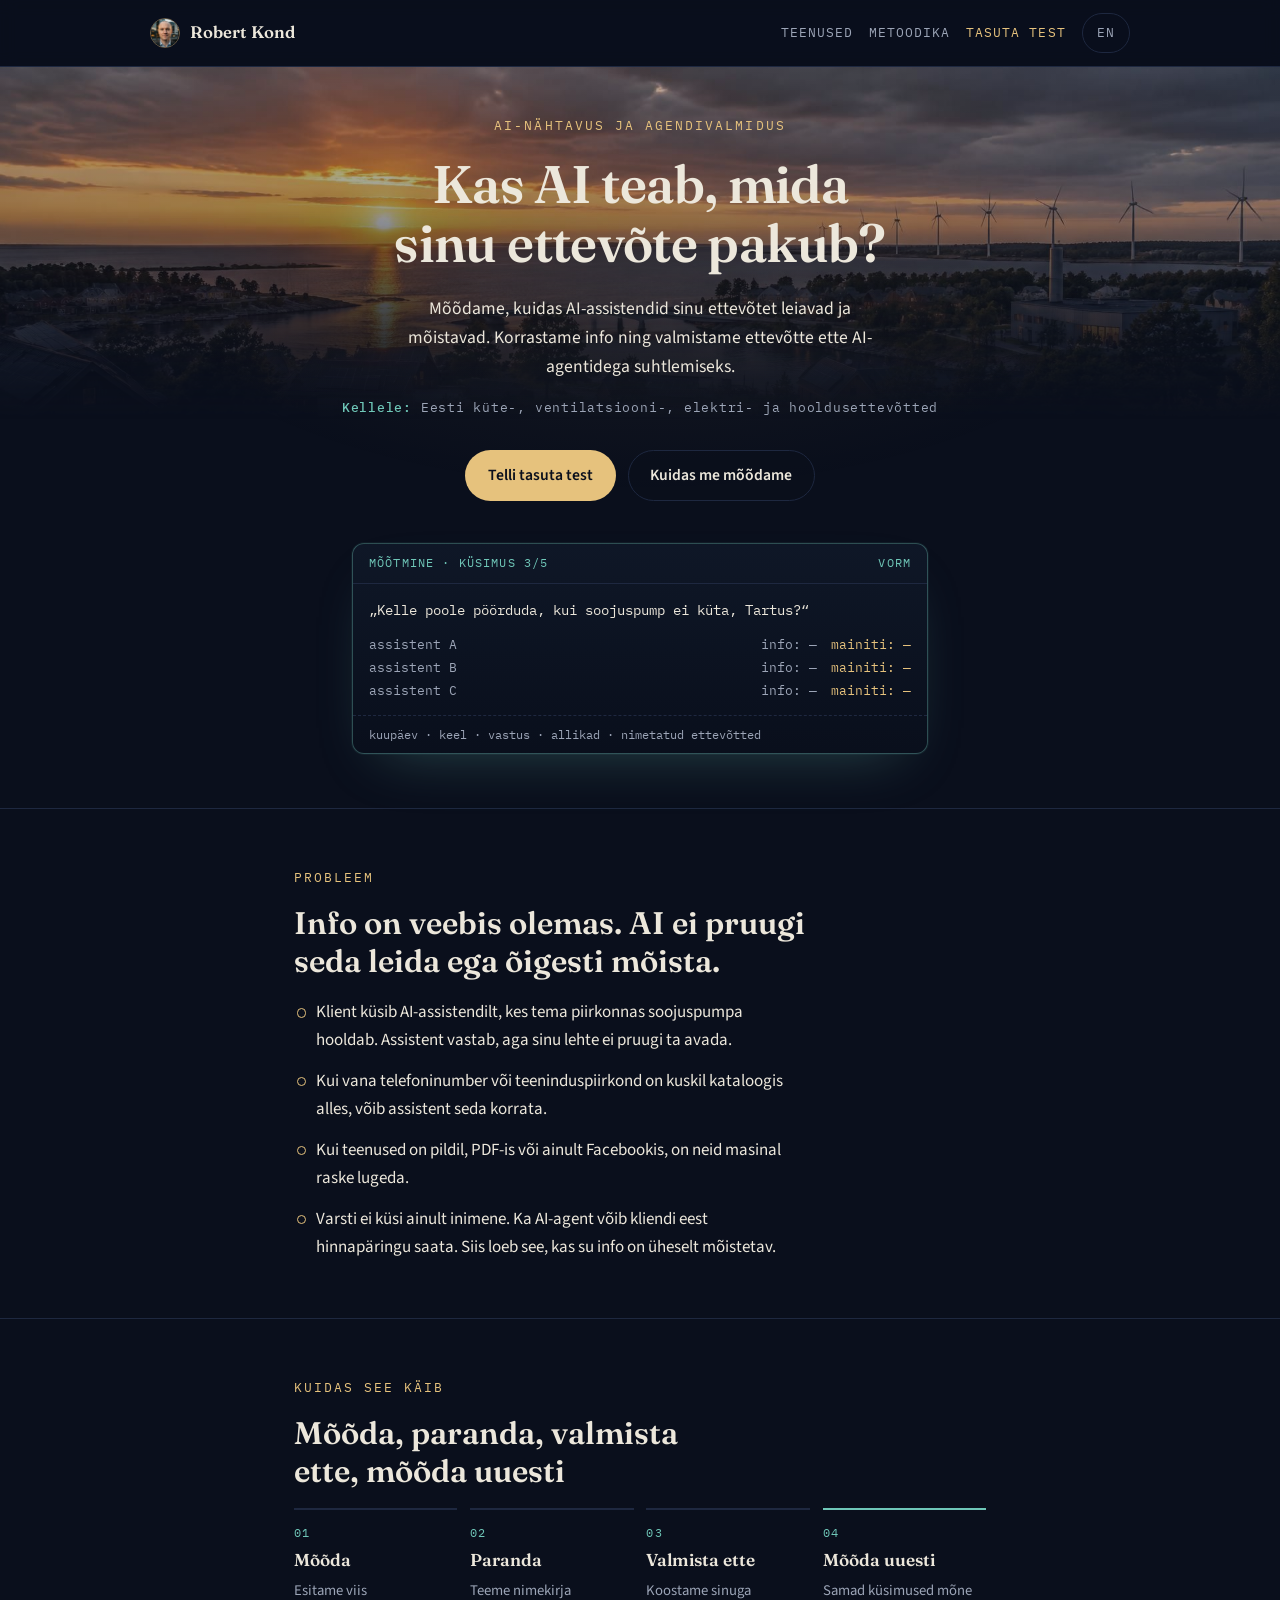
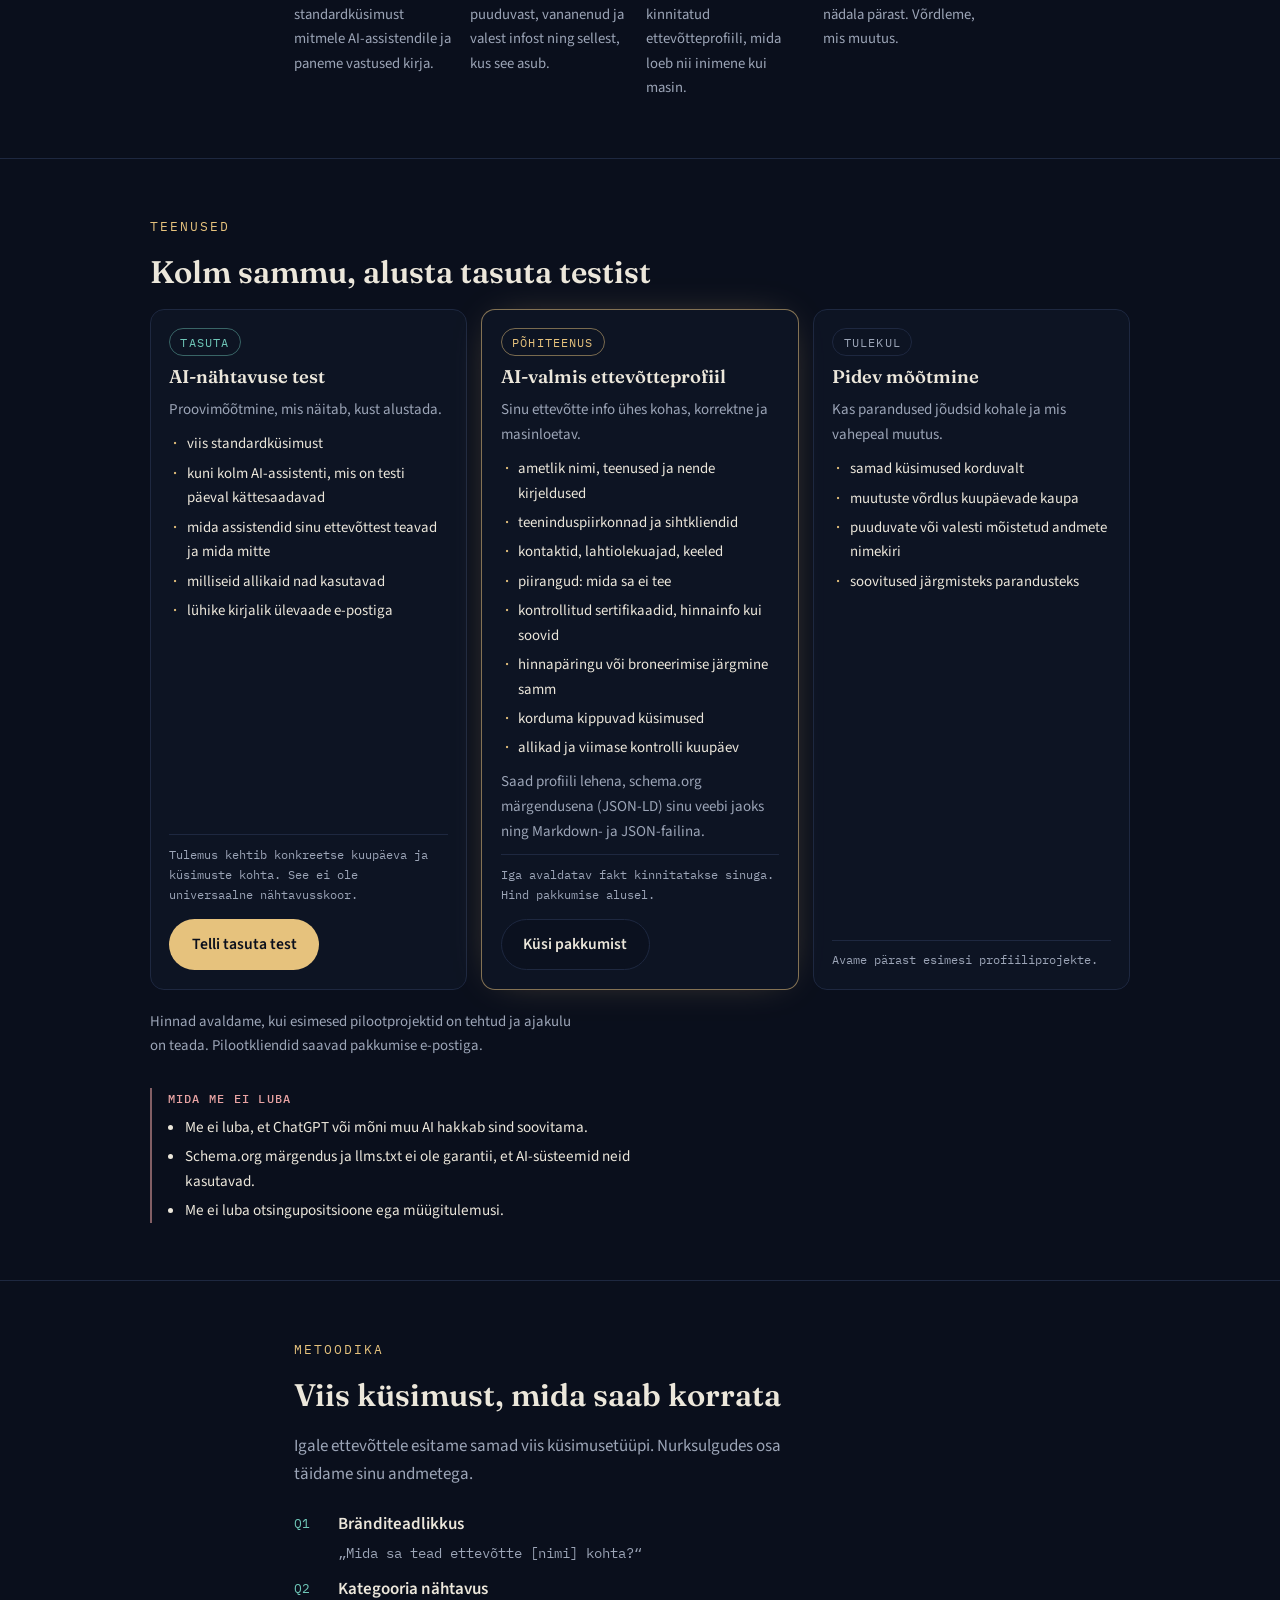
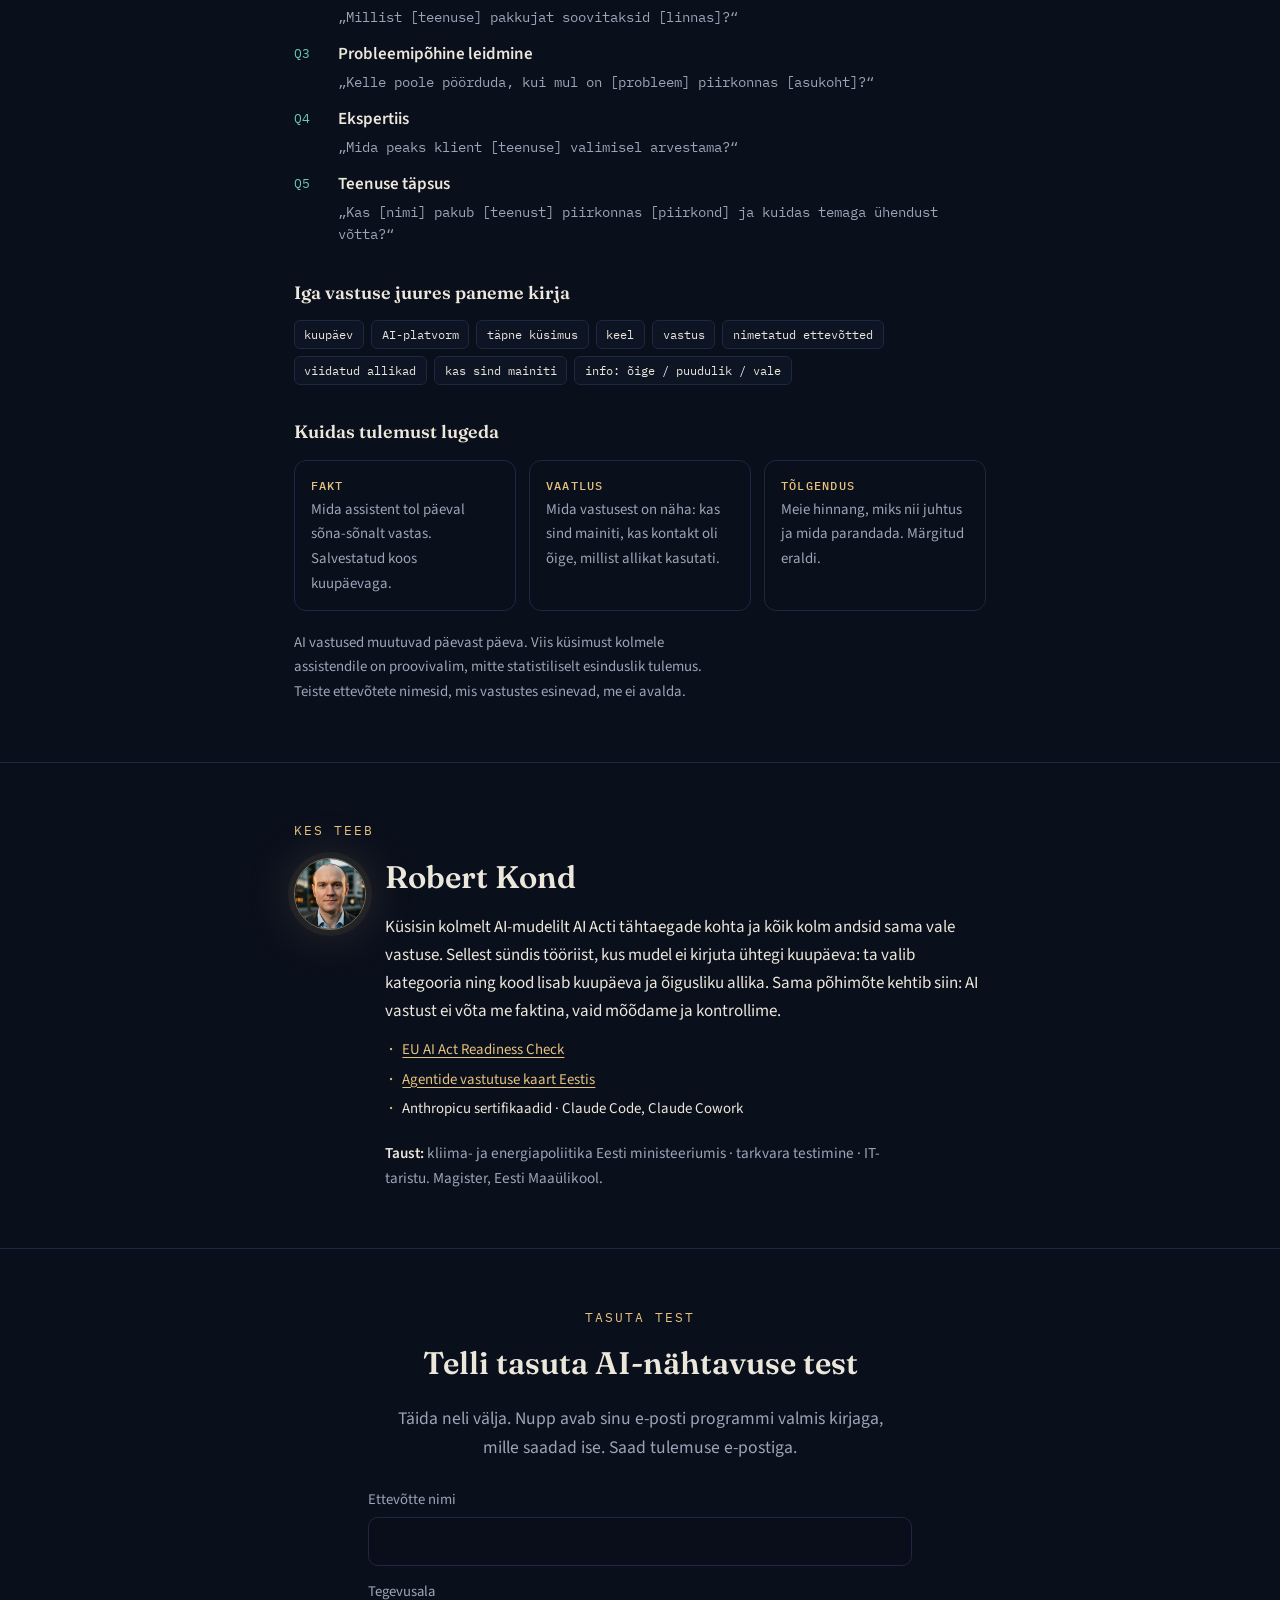
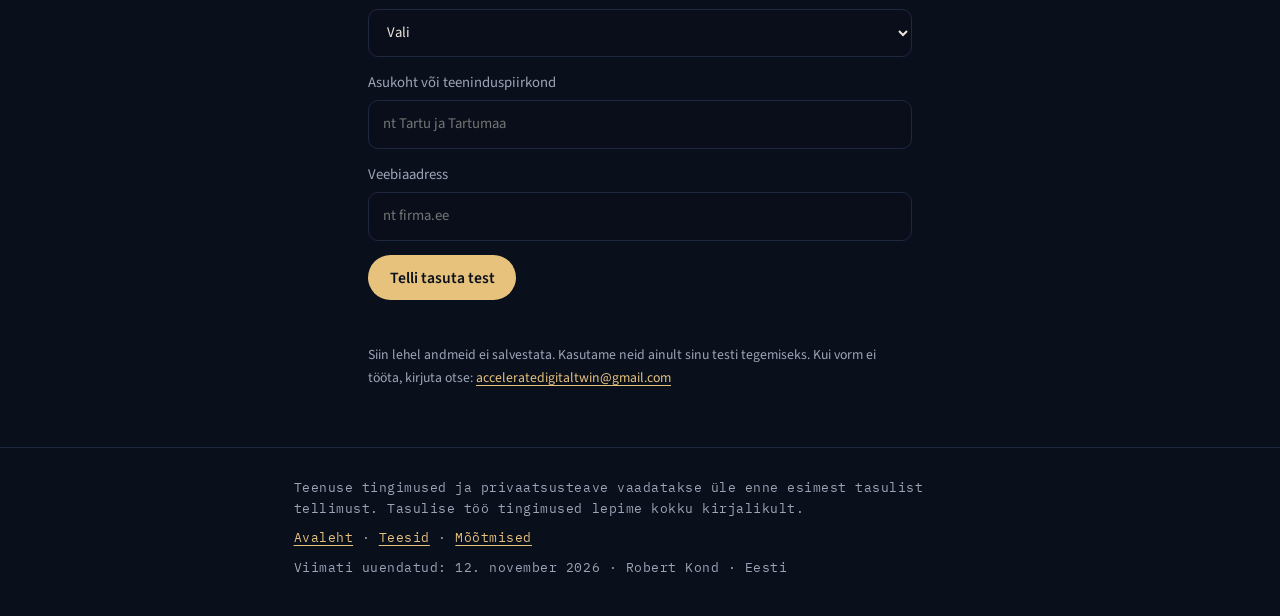
==== commit d836f6a0: "style: wider column for the service tier cards Co-Authored-By: Claude Opus 5.5 <noreply@anthropic.co" ====
--- a/ai-nahtavus.html
+++ b/ai-nahtavus.html
@@ -150,7 +150,7 @@
     </div>
   </section>
 
-  <section class="block" id="teenused-et" aria-labelledby="h-teenused-et">
+  <section class="block wide" id="teenused-et" aria-labelledby="h-teenused-et">
     <div class="wrap">
       <p class="kicker">Teenused</p>
       <h2 id="h-teenused-et">Kolm sammu, alusta tasuta testist</h2>
@@ -358,7 +358,7 @@
     </div>
   </section>
 
-  <section class="block" id="services-en" aria-labelledby="h-services-en">
+  <section class="block wide" id="services-en" aria-labelledby="h-services-en">
     <div class="wrap">
       <p class="kicker">Services</p>
       <h2 id="h-services-en">Three steps, starting with a free test</h2>
--- a/site.css
+++ b/site.css
@@ -212,6 +212,7 @@
 
 /* ---- Service page (ai-nahtavus.html): same sky, one more instrument panel ---- */
 .svc-hero .wrap { max-width: 50rem; }
+section.wide .wrap { max-width: 64rem; }
 .svc-hero .kicker { margin-bottom: 1.1rem; }
 h1.ask { font-size: clamp(2.05rem, 6.4vw, 3.3rem); max-width: 18ch; }
 .svc-hero .lead { color: var(--ivory); opacity: .9; }
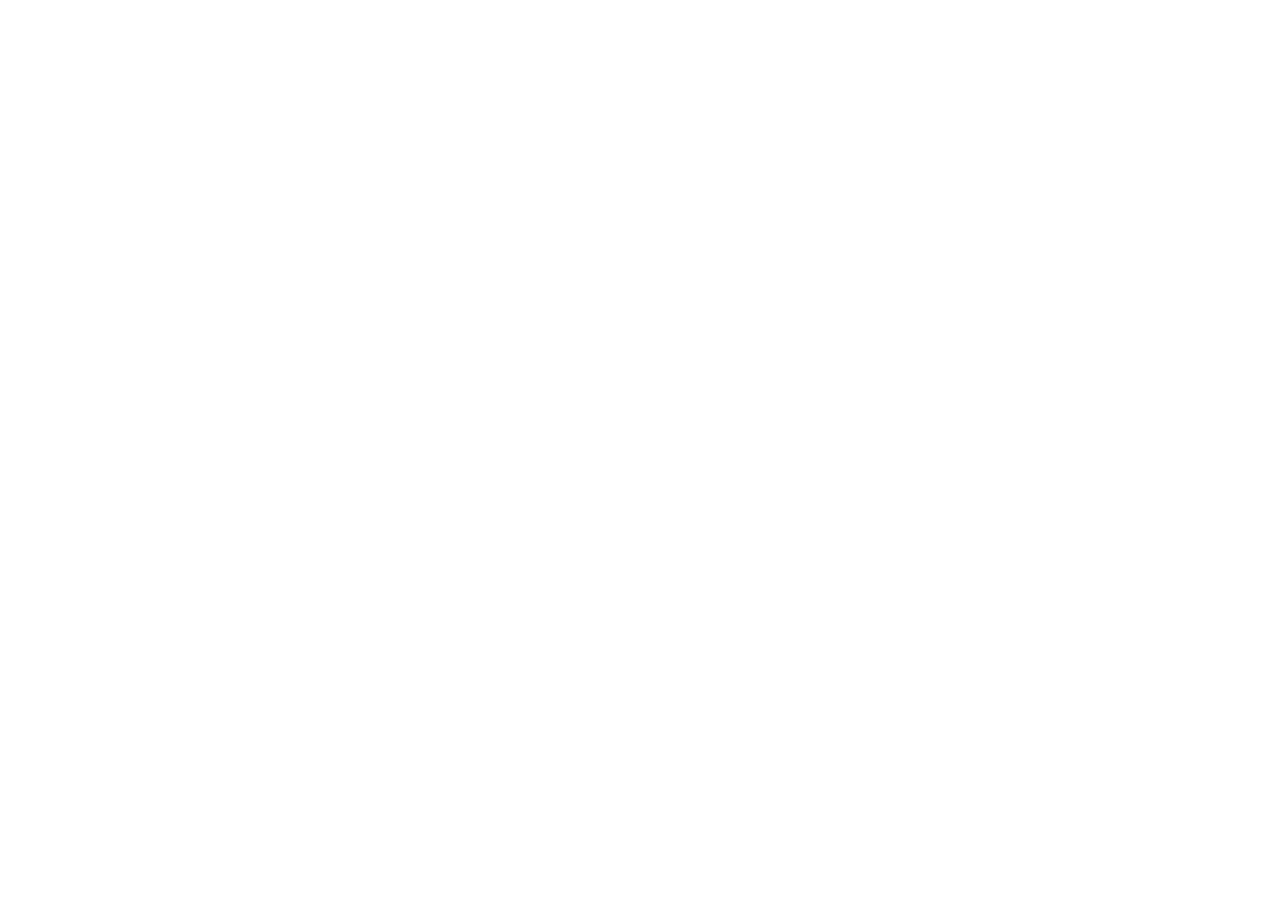
==== commit b5313d13: "feat: service moves to its own site, old page redirects to rkcd.github.io/ai-nahtavus Front page hea" ====
--- a/ai-nahtavus.html
+++ b/ai-nahtavus.html
@@ -1,506 +1,16 @@
 <!DOCTYPE html>
-<html lang="et" data-default-lang="et">
+<html lang="et">
 <head>
 <meta charset="utf-8">
-<meta name="viewport" content="width=device-width, initial-scale=1, viewport-fit=cover">
-<title>AI-nähtavus · Robert Kond</title>
-<meta name="description" content="Kas AI teab, mida sinu ettevõte pakub? Mõõdame, kuidas AI-assistendid sinu ettevõtet leiavad ja mõistavad, korrastame info ja valmistame ettevõtte ette AI-agentidega suhtlemiseks. Tasuta test Eesti tehniliste teenuste ettevõtetele.">
-<meta property="og:title" content="Kas AI teab, mida sinu ettevõte pakub?">
-<meta property="og:description" content="AI-nähtavuse tasuta test, AI-valmis ettevõtteprofiil ja pidev mõõtmine. Eesti küte-, ventilatsiooni-, elektri- ja hooldusettevõtetele.">
-<meta property="og:type" content="website">
-<meta property="og:url" content="https://rkcd.github.io/robertkond.github.io/ai-nahtavus.html">
-<meta property="og:image" content="https://rkcd.github.io/robertkond.github.io/og-image.jpg">
-<meta property="og:image:width" content="1200">
-<meta property="og:image:height" content="630">
-<meta property="og:image:alt" content="Robert Kond">
-<meta name="twitter:card" content="summary_large_image">
-<meta name="theme-color" content="#0A0F1C">
-<link rel="canonical" href="https://rkcd.github.io/robertkond.github.io/ai-nahtavus.html">
-<link rel="alternate" hreflang="et" href="https://rkcd.github.io/robertkond.github.io/ai-nahtavus.html">
-<link rel="alternate" hreflang="en" href="https://rkcd.github.io/robertkond.github.io/ai-nahtavus.html?lang=en">
-<link rel="preconnect" href="https://fonts.googleapis.com">
-<link rel="preconnect" href="https://fonts.gstatic.com" crossorigin>
-<link rel="stylesheet" href="https://fonts.googleapis.com/css2?family=Fraunces:ital,wght@0,600;1,500&family=IBM+Plex+Mono:wght@400;500&family=Source+Sans+3:wght@400;600&display=swap">
-<link rel="stylesheet" href="site.css">
-<!-- Structured data: only what is visible on this page. No prices except the free test, no ratings, no clients. -->
-<script type="application/ld+json">
-{
-  "@context": "https://schema.org",
-  "@graph": [
-    {
-      "@type": "Person",
-      "@id": "https://rkcd.github.io/robertkond.github.io/#robert",
-      "name": "Robert Kond",
-      "url": "https://rkcd.github.io/robertkond.github.io/",
-      "image": "https://rkcd.github.io/robertkond.github.io/robert-avatar.jpg",
-      "email": "mailto:acceleratedigitaltwin@gmail.com",
-      "address": { "@type": "PostalAddress", "addressCountry": "EE" },
-      "alumniOf": { "@type": "CollegeOrUniversity", "name": "Eesti Maaülikool" }
-    },
-    {
-      "@type": "ProfessionalService",
-      "@id": "https://rkcd.github.io/robertkond.github.io/ai-nahtavus.html#service",
-      "name": "AI-nähtavus ja agendivalmidus",
-      "alternateName": "AI Visibility & Agent Readiness",
-      "description": "Mõõdame, kuidas AI-assistendid ettevõtet leiavad ja mõistavad, korrastame ettevõtte info ning koostame inimesele ja masinale loetava ettevõtteprofiili.",
-      "url": "https://rkcd.github.io/robertkond.github.io/ai-nahtavus.html",
-      "image": "https://rkcd.github.io/robertkond.github.io/og-image.jpg",
-      "email": "mailto:acceleratedigitaltwin@gmail.com",
-      "founder": { "@id": "https://rkcd.github.io/robertkond.github.io/#robert" },
-      "address": { "@type": "PostalAddress", "addressCountry": "EE" },
-      "areaServed": { "@type": "Country", "name": "Estonia" },
-      "availableLanguage": ["et", "en"],
-      "audience": { "@type": "BusinessAudience", "audienceType": "Eesti küte-, ventilatsiooni-, elektri- ja hooldusettevõtted" },
-      "hasOfferCatalog": {
-        "@type": "OfferCatalog",
-        "name": "AI-nähtavuse teenused",
-        "itemListElement": [
-          {
-            "@type": "Offer",
-            "name": "Tasuta AI-nähtavuse test",
-            "description": "Viis standardküsimust kuni kolmele AI-assistendile ja lühike ülevaade: mida assistendid ettevõtte kohta teavad, mida ei tea ja milliseid allikaid kasutavad.",
-            "price": "0",
-            "priceCurrency": "EUR",
-            "itemOffered": { "@type": "Service", "name": "AI-nähtavuse test" }
-          },
-          {
-            "@type": "Offer",
-            "name": "AI-valmis ettevõtteprofiil",
-            "description": "Ettevõtte kinnitatud andmetest koostatud profiil inimesele loetava lehena, schema.org JSON-LD märgendusena ning Markdown- ja JSON-failina. Hind pakkumise alusel.",
-            "itemOffered": { "@type": "Service", "name": "AI-valmis ettevõtteprofiil" }
-          },
-          {
-            "@type": "Offer",
-            "name": "Pidev mõõtmine",
-            "description": "Samade küsimuste korduv esitamine, muutuste võrdlus, puuduvate või valesti mõistetud andmete nimekiri ja soovitused. Tulekul.",
-            "itemOffered": { "@type": "Service", "name": "AI-nähtavuse pidev mõõtmine" }
-          }
-        ]
-      }
-    }
-  ]
-}
-</script>
+<meta name="viewport" content="width=device-width, initial-scale=1">
+<title>AI-nähtavus kolis</title>
+<meta name="robots" content="noindex">
+<link rel="canonical" href="https://rkcd.github.io/ai-nahtavus/">
+<meta http-equiv="refresh" content="0; url=https://rkcd.github.io/ai-nahtavus/">
+<script>location.replace("https://rkcd.github.io/ai-nahtavus/" + location.search + location.hash);</script>
 </head>
 <body>
-<div class="stars-static" aria-hidden="true"></div>
-
-<!-- ================= EESTI (vaikimisi) ================= -->
-<div class="page" data-lang="et" lang="et">
-<a class="skip-link" href="#main-et">Hüppa sisu juurde</a>
-<header class="site-head">
-  <div class="wrap">
-    <a class="site-name" href="./?lang=et"><img class="head-avatar" src="robert-avatar.jpg" alt="" width="30" height="30">Robert Kond</a>
-    <span class="head-right">
-      <a class="head-link soft" href="#teenused-et">Teenused</a>
-      <a class="head-link soft" href="#metoodika-et">Metoodika</a>
-      <a class="head-link" href="#test-et">Tasuta test</a>
-      <button class="lang-btn" type="button" data-set="en" aria-label="Switch to English">EN</button>
-    </span>
-  </div>
-</header>
-
-<main id="main-et">
-  <section class="hero svc-hero" aria-labelledby="h1-et">
-    <div class="wrap">
-      <p class="kicker">AI-nähtavus ja agendivalmidus</p>
-      <h1 id="h1-et" class="ask">Kas AI teab, mida sinu ettevõte pakub?</h1>
-      <p class="lead">Mõõdame, kuidas AI-assistendid sinu ettevõtet leiavad ja mõistavad. Korrastame info ning valmistame ettevõtte ette AI-agentidega suhtlemiseks.</p>
-      <p class="for-whom"><b>Kellele:</b> Eesti küte-, ventilatsiooni-, elektri- ja hooldusettevõtted</p>
-      <div class="cta-row">
-        <a class="btn btn-gold" href="#test-et">Telli tasuta test</a>
-        <a class="btn btn-ghost" href="#metoodika-et">Kuidas me mõõdame</a>
-      </div>
-      <div class="probe" role="img" aria-label="Mõõtmise vorm: üks küsimus, kolm assistenti, tulemused täidetakse testi käigus">
-        <div class="probe-h"><span>Mõõtmine · küsimus 3/5</span><span>vorm</span></div>
-        <p class="probe-q">„Kelle poole pöörduda, kui soojuspump ei küta, Tartus?“</p>
-        <ul class="probe-rows">
-          <li><span>assistent A</span><span class="x">info: —</span><span class="v">mainiti: —</span></li>
-          <li><span>assistent B</span><span class="x">info: —</span><span class="v">mainiti: —</span></li>
-          <li><span>assistent C</span><span class="x">info: —</span><span class="v">mainiti: —</span></li>
-        </ul>
-        <p class="probe-f">kuupäev · keel · vastus · allikad · nimetatud ettevõtted</p>
-      </div>
-    </div>
-  </section>
-
-  <section class="block" id="probleem-et" aria-labelledby="h-probleem-et">
-    <div class="wrap">
-      <p class="kicker">Probleem</p>
-      <h2 id="h-probleem-et">Info on veebis olemas. AI ei pruugi seda leida ega õigesti mõista.</h2>
-      <ul class="problem">
-        <li>Klient küsib AI-assistendilt, kes tema piirkonnas soojuspumpa hooldab. Assistent vastab, aga sinu lehte ei pruugi ta avada.</li>
-        <li>Kui vana telefoninumber või teeninduspiirkond on kuskil kataloogis alles, võib assistent seda korrata.</li>
-        <li>Kui teenused on pildil, PDF-is või ainult Facebookis, on neid masinal raske lugeda.</li>
-        <li>Varsti ei küsi ainult inimene. Ka AI-agent võib kliendi eest hinnapäringu saata. Siis loeb see, kas su info on üheselt mõistetav.</li>
-      </ul>
-    </div>
-  </section>
-
-  <section class="block" id="tooviis-et" aria-labelledby="h-tooviis-et">
-    <div class="wrap">
-      <p class="kicker">Kuidas see käib</p>
-      <h2 id="h-tooviis-et">Mõõda, paranda, valmista ette, mõõda uuesti</h2>
-      <ol class="steps">
-        <li><b>Mõõda</b><span>Esitame viis standardküsimust mitmele AI-assistendile ja paneme vastused kirja.</span></li>
-        <li><b>Paranda</b><span>Teeme nimekirja puuduvast, vananenud ja valest infost ning sellest, kus see asub.</span></li>
-        <li><b>Valmista ette</b><span>Koostame sinuga kinnitatud ettevõtteprofiili, mida loeb nii inimene kui masin.</span></li>
-        <li><b>Mõõda uuesti</b><span>Samad küsimused mõne nädala pärast. Võrdleme, mis muutus.</span></li>
-      </ol>
-    </div>
-  </section>
-
-  <section class="block wide" id="teenused-et" aria-labelledby="h-teenused-et">
-    <div class="wrap">
-      <p class="kicker">Teenused</p>
-      <h2 id="h-teenused-et">Kolm sammu, alusta tasuta testist</h2>
-      <div class="tiers">
-        <article class="tier">
-          <span class="tag free">Tasuta</span>
-          <h3>AI-nähtavuse test</h3>
-          <p>Proovimõõtmine, mis näitab, kust alustada.</p>
-          <ul class="ticks">
-            <li>viis standardküsimust</li>
-            <li>kuni kolm AI-assistenti, mis on testi päeval kättesaadavad</li>
-            <li>mida assistendid sinu ettevõttest teavad ja mida mitte</li>
-            <li>milliseid allikaid nad kasutavad</li>
-            <li>lühike kirjalik ülevaade e-postiga</li>
-          </ul>
-          <p class="note">Tulemus kehtib konkreetse kuupäeva ja küsimuste kohta. See ei ole universaalne nähtavusskoor.</p>
-          <a class="btn btn-gold" href="#test-et">Telli tasuta test</a>
-        </article>
-        <article class="tier main">
-          <span class="tag core">Põhiteenus</span>
-          <h3>AI-valmis ettevõtteprofiil</h3>
-          <p>Sinu ettevõtte info ühes kohas, korrektne ja masinloetav.</p>
-          <ul class="ticks">
-            <li>ametlik nimi, teenused ja nende kirjeldused</li>
-            <li>teeninduspiirkonnad ja sihtkliendid</li>
-            <li>kontaktid, lahtiolekuajad, keeled</li>
-            <li>piirangud: mida sa ei tee</li>
-            <li>kontrollitud sertifikaadid, hinnainfo kui soovid</li>
-            <li>hinnapäringu või broneerimise järgmine samm</li>
-            <li>korduma kippuvad küsimused</li>
-            <li>allikad ja viimase kontrolli kuupäev</li>
-          </ul>
-          <p>Saad profiili lehena, schema.org märgendusena (JSON-LD) sinu veebi jaoks ning Markdown- ja JSON-failina.</p>
-          <p class="note">Iga avaldatav fakt kinnitatakse sinuga. Hind pakkumise alusel.</p>
-          <a class="btn btn-ghost" href="mailto:acceleratedigitaltwin@gmail.com?subject=AI-valmis%20ettev%C3%B5tteprofiil">Küsi pakkumist</a>
-        </article>
-        <article class="tier">
-          <span class="tag">Tulekul</span>
-          <h3>Pidev mõõtmine</h3>
-          <p>Kas parandused jõudsid kohale ja mis vahepeal muutus.</p>
-          <ul class="ticks">
-            <li>samad küsimused korduvalt</li>
-            <li>muutuste võrdlus kuupäevade kaupa</li>
-            <li>puuduvate või valesti mõistetud andmete nimekiri</li>
-            <li>soovitused järgmisteks parandusteks</li>
-          </ul>
-          <p class="note">Avame pärast esimesi profiiliprojekte.</p>
-        </article>
-      </div>
-      <p class="fine">Hinnad avaldame, kui esimesed pilootprojektid on tehtud ja ajakulu on teada. Pilootkliendid saavad pakkumise e-postiga.</p>
-      <div class="limits">
-        <b class="label">Mida me ei luba</b>
-        <ul>
-          <li>Me ei luba, et ChatGPT või mõni muu AI hakkab sind soovitama.</li>
-          <li>Schema.org märgendus ja llms.txt ei ole garantii, et AI-süsteemid neid kasutavad.</li>
-          <li>Me ei luba otsingupositsioone ega müügitulemusi.</li>
-        </ul>
-      </div>
-    </div>
-  </section>
-
-  <section class="block" id="metoodika-et" aria-labelledby="h-metoodika-et">
-    <div class="wrap">
-      <p class="kicker">Metoodika</p>
-      <h2 id="h-metoodika-et">Viis küsimust, mida saab korrata</h2>
-      <p class="section-lead">Igale ettevõttele esitame samad viis küsimusetüüpi. Nurksulgudes osa täidame sinu andmetega.</p>
-      <ol class="qlist">
-        <li><b>Bränditeadlikkus</b><q>Mida sa tead ettevõtte [nimi] kohta?</q></li>
-        <li><b>Kategooria nähtavus</b><q>Millist [teenuse] pakkujat soovitaksid [linnas]?</q></li>
-        <li><b>Probleemipõhine leidmine</b><q>Kelle poole pöörduda, kui mul on [probleem] piirkonnas [asukoht]?</q></li>
-        <li><b>Ekspertiis</b><q>Mida peaks klient [teenuse] valimisel arvestama?</q></li>
-        <li><b>Teenuse täpsus</b><q>Kas [nimi] pakub [teenust] piirkonnas [piirkond] ja kuidas temaga ühendust võtta?</q></li>
-      </ol>
-      <h3 class="h3">Iga vastuse juures paneme kirja</h3>
-      <ul class="fields">
-        <li>kuupäev</li><li>AI-platvorm</li><li>täpne küsimus</li><li>keel</li><li>vastus</li>
-        <li>nimetatud ettevõtted</li><li>viidatud allikad</li><li>kas sind mainiti</li><li>info: õige / puudulik / vale</li>
-      </ul>
-      <h3 class="h3">Kuidas tulemust lugeda</h3>
-      <dl class="kinds">
-        <div><dt class="label">Fakt</dt><dd>Mida assistent tol päeval sõna-sõnalt vastas. Salvestatud koos kuupäevaga.</dd></div>
-        <div><dt class="label">Vaatlus</dt><dd>Mida vastusest on näha: kas sind mainiti, kas kontakt oli õige, millist allikat kasutati.</dd></div>
-        <div><dt class="label">Tõlgendus</dt><dd>Meie hinnang, miks nii juhtus ja mida parandada. Märgitud eraldi.</dd></div>
-      </dl>
-      <p class="fine">AI vastused muutuvad päevast päeva. Viis küsimust kolmele assistendile on proovivalim, mitte statistiliselt esinduslik tulemus. Teiste ettevõtete nimesid, mis vastustes esinevad, me ei avalda.</p>
-    </div>
-  </section>
-
-  <section class="block" id="kes-et" aria-labelledby="h-kes-et">
-    <div class="wrap">
-      <p class="kicker">Kes teeb</p>
-      <div class="who">
-        <img class="portrait" src="robert-avatar.jpg" alt="Robert Kond" width="72" height="72">
-        <div>
-          <h2 id="h-kes-et">Robert Kond</h2>
-          <p>Küsisin kolmelt AI-mudelilt AI Acti tähtaegade kohta ja kõik kolm andsid sama vale vastuse. Sellest sündis tööriist, kus mudel ei kirjuta ühtegi kuupäeva: ta valib kategooria ning kood lisab kuupäeva ja õigusliku allika. Sama põhimõte kehtib siin: AI vastust ei võta me faktina, vaid mõõdame ja kontrollime.</p>
-          <ul class="ticks">
-            <li><a href="https://eu-ai-act-checker.onrender.com">EU AI Act Readiness Check</a></li>
-            <li><a href="https://rkcd.github.io/agentide-vastutus/">Agentide vastutuse kaart Eestis</a></li>
-            <li>Anthropicu sertifikaadid · Claude Code, Claude Cowork</li>
-          </ul>
-          <p class="bg-line"><b>Taust:</b> kliima- ja energiapoliitika Eesti ministeeriumis · tarkvara testimine · IT-taristu. Magister, Eesti Maaülikool.</p>
-        </div>
-      </div>
-    </div>
-  </section>
-
-  <section class="block contact" id="test-et" aria-labelledby="h-test-et">
-    <div class="wrap">
-      <p class="kicker">Tasuta test</p>
-      <h2 id="h-test-et">Telli tasuta AI-nähtavuse test</h2>
-      <p class="lead">Täida neli välja. Nupp avab sinu e-posti programmi valmis kirjaga, mille saadad ise. Saad tulemuse e-postiga.</p>
-      <form class="order" action="mailto:acceleratedigitaltwin@gmail.com" method="post" enctype="text/plain"
-            data-subject="Tasuta AI-nähtavuse test"
-            data-intro="Tere, soovin tasuta AI-nähtavuse testi."
-            data-sent="Kiri on e-posti programmis valmis. Saada see sealt ära.">
-        <label>Ettevõtte nimi<input name="ettevote" data-label="Ettevõte" required autocomplete="organization"></label>
-        <label>Tegevusala
-          <select name="tegevusala" data-label="Tegevusala" required>
-            <option value="">Vali</option>
-            <option>Küte</option><option>Ventilatsioon</option><option>Elekter</option><option>Hooldus</option><option>Muu tehniline teenus</option>
-          </select>
-        </label>
-        <label>Asukoht või teeninduspiirkond<input name="asukoht" data-label="Asukoht" required placeholder="nt Tartu ja Tartumaa"></label>
-        <label>Veebiaadress<input name="veeb" data-label="Veeb" type="text" inputmode="url" required placeholder="nt firma.ee" autocomplete="url"></label>
-        <button class="btn btn-gold" type="submit">Telli tasuta test</button>
-        <p class="order-status" role="status" aria-live="polite"></p>
-        <p class="order-note">Siin lehel andmeid ei salvestata. Kasutame neid ainult sinu testi tegemiseks. Kui vorm ei tööta, kirjuta otse: <a href="mailto:acceleratedigitaltwin@gmail.com?subject=Tasuta%20AI-n%C3%A4htavuse%20test&amp;body=Ettev%C3%B5te%3A%20%0ATegevusala%3A%20%0AAsukoht%3A%20%0AVeeb%3A%20">acceleratedigitaltwin@gmail.com</a></p>
-      </form>
-    </div>
-  </section>
-</main>
-
-<footer class="site-foot">
-  <div class="wrap">
-    <p>Teenuse tingimused ja privaatsusteave vaadatakse üle enne esimest tasulist tellimust. Tasulise töö tingimused lepime kokku kirjalikult.</p>
-    <p><a href="./?lang=et">Avaleht</a> · <a href="theses.html?lang=et">Teesid</a> · <a href="blog/?lang=et">Mõõtmised</a></p>
-    <p>Viimati uuendatud: 12. november 2026 · Robert Kond · Eesti</p>
-  </div>
-</footer>
-</div>
-
-<!-- ================= ENGLISH ================= -->
-<div class="page" data-lang="en" lang="en" hidden>
-<a class="skip-link" href="#main-en">Skip to content</a>
-<header class="site-head">
-  <div class="wrap">
-    <a class="site-name" href="./"><img class="head-avatar" src="robert-avatar.jpg" alt="" width="30" height="30">Robert Kond</a>
-    <span class="head-right">
-      <a class="head-link soft" href="#services-en">Services</a>
-      <a class="head-link soft" href="#method-en">Method</a>
-      <a class="head-link" href="#test-en">Free test</a>
-      <button class="lang-btn" type="button" data-set="et" aria-label="Vaheta eesti keelde">ET</button>
-    </span>
-  </div>
-</header>
-
-<main id="main-en">
-  <section class="hero svc-hero" aria-labelledby="h1-en">
-    <div class="wrap">
-      <p class="kicker">AI Visibility &amp; Agent Readiness</p>
-      <h1 id="h1-en" class="ask">Does AI know what your company offers?</h1>
-      <p class="lead">We measure how AI assistants find and understand your company. We put your information in order and prepare your company for dealing with AI agents.</p>
-      <p class="for-whom"><b>For:</b> heating, ventilation, electrical and maintenance companies in Estonia</p>
-      <div class="cta-row">
-        <a class="btn btn-gold" href="#test-en">Order a free test</a>
-        <a class="btn btn-ghost" href="#method-en">How we measure</a>
-      </div>
-      <div class="probe" role="img" aria-label="Measurement form: one question, three assistants, results are filled in during the test">
-        <div class="probe-h"><span>Measurement · question 3/5</span><span>form</span></div>
-        <p class="probe-q">“Who should I call if my heat pump isn’t heating, in Tartu?”</p>
-        <ul class="probe-rows">
-          <li><span>assistant A</span><span class="x">info: —</span><span class="v">mentioned: —</span></li>
-          <li><span>assistant B</span><span class="x">info: —</span><span class="v">mentioned: —</span></li>
-          <li><span>assistant C</span><span class="x">info: —</span><span class="v">mentioned: —</span></li>
-        </ul>
-        <p class="probe-f">date · language · answer · sources · companies named</p>
-      </div>
-    </div>
-  </section>
-
-  <section class="block" id="problem-en" aria-labelledby="h-problem-en">
-    <div class="wrap">
-      <p class="kicker">The problem</p>
-      <h2 id="h-problem-en">Your information is online. AI may still not find it or understand it.</h2>
-      <ul class="problem">
-        <li>A customer asks an AI assistant who services heat pumps in their area. The assistant answers, but it may never open your website.</li>
-        <li>If an old phone number or service area is still listed in some directory, the assistant may repeat it.</li>
-        <li>If your services are in an image, a PDF or only on Facebook, a machine has a hard time reading them.</li>
-        <li>Soon it won’t only be people asking. An AI agent may send a quote request on a customer’s behalf. Then it matters whether your information is unambiguous.</li>
-      </ul>
-    </div>
-  </section>
-
-  <section class="block" id="how-en" aria-labelledby="h-how-en">
-    <div class="wrap">
-      <p class="kicker">How it works</p>
-      <h2 id="h-how-en">Measure, fix, prepare, measure again</h2>
-      <ol class="steps">
-        <li><b>Measure</b><span>We ask several AI assistants five standard questions and record the answers.</span></li>
-        <li><b>Fix</b><span>We list what is missing, outdated or wrong, and where it lives.</span></li>
-        <li><b>Prepare</b><span>We build a company profile confirmed by you, readable by people and machines.</span></li>
-        <li><b>Measure again</b><span>The same questions a few weeks later. We compare what changed.</span></li>
-      </ol>
-    </div>
-  </section>
-
-  <section class="block wide" id="services-en" aria-labelledby="h-services-en">
-    <div class="wrap">
-      <p class="kicker">Services</p>
-      <h2 id="h-services-en">Three steps, starting with a free test</h2>
-      <div class="tiers">
-        <article class="tier">
-          <span class="tag free">Free</span>
-          <h3>AI visibility test</h3>
-          <p>A sample measurement that shows where to start.</p>
-          <ul class="ticks">
-            <li>five standard questions</li>
-            <li>up to three AI assistants available on the day of the test</li>
-            <li>what the assistants know about your company, and what they don’t</li>
-            <li>which sources they use</li>
-            <li>a short written summary by email</li>
-          </ul>
-          <p class="note">The result applies to a specific date and set of questions. It is not a universal visibility score.</p>
-          <a class="btn btn-gold" href="#test-en">Order a free test</a>
-        </article>
-        <article class="tier main">
-          <span class="tag core">Core service</span>
-          <h3>AI-ready company profile</h3>
-          <p>Your company information in one place, correct and machine-readable.</p>
-          <ul class="ticks">
-            <li>official name, services and their descriptions</li>
-            <li>service areas and target customers</li>
-            <li>contacts, opening hours, languages</li>
-            <li>limits: what you don’t do</li>
-            <li>verified certificates, price information if you want it</li>
-            <li>the next step for a quote or booking</li>
-            <li>frequently asked questions</li>
-            <li>sources and the date last checked</li>
-          </ul>
-          <p>You get the profile as a page, as schema.org markup (JSON-LD) for your website, and as Markdown and JSON files.</p>
-          <p class="note">Every fact that gets published is confirmed with you. Price on request.</p>
-          <a class="btn btn-ghost" href="mailto:acceleratedigitaltwin@gmail.com?subject=AI-ready%20company%20profile">Ask for a quote</a>
-        </article>
-        <article class="tier">
-          <span class="tag">Coming</span>
-          <h3>Ongoing measurement</h3>
-          <p>Whether the fixes landed and what changed in the meantime.</p>
-          <ul class="ticks">
-            <li>the same questions, repeated</li>
-            <li>changes compared by date</li>
-            <li>a list of missing or misunderstood data</li>
-            <li>recommendations for the next fixes</li>
-          </ul>
-          <p class="note">Opens after the first profile projects.</p>
-        </article>
-      </div>
-      <p class="fine">We will publish prices once the first pilot projects are done and the time it takes is known. Pilot clients get a quote by email.</p>
-      <div class="limits">
-        <b class="label">What we don’t promise</b>
-        <ul>
-          <li>We don’t promise that ChatGPT or any other AI will start recommending you.</li>
-          <li>Schema.org markup and llms.txt are no guarantee that AI systems will use them.</li>
-          <li>We don’t promise search rankings or sales results.</li>
-        </ul>
-      </div>
-    </div>
-  </section>
-
-  <section class="block" id="method-en" aria-labelledby="h-method-en">
-    <div class="wrap">
-      <p class="kicker">Method</p>
-      <h2 id="h-method-en">Five questions you can repeat</h2>
-      <p class="section-lead">Every company gets the same five types of question. We fill in the parts in brackets with your details.</p>
-      <ol class="qlist">
-        <li><b>Brand awareness</b><q>What do you know about the company [name]?</q></li>
-        <li><b>Category visibility</b><q>Which [service] provider would you recommend in [city]?</q></li>
-        <li><b>Problem-led discovery</b><q>Who should I contact if I have [problem] in [location]?</q></li>
-        <li><b>Expertise</b><q>What should a customer consider when choosing [service]?</q></li>
-        <li><b>Service accuracy</b><q>Does [name] offer [service] in [area], and how do I contact them?</q></li>
-      </ol>
-      <h3 class="h3">For each answer we record</h3>
-      <ul class="fields">
-        <li>date</li><li>AI platform</li><li>exact question</li><li>language</li><li>answer</li>
-        <li>companies named</li><li>sources cited</li><li>were you mentioned</li><li>info: correct / incomplete / wrong</li>
-      </ul>
-      <h3 class="h3">How to read the result</h3>
-      <dl class="kinds">
-        <div><dt class="label">Fact</dt><dd>What the assistant answered that day, word for word. Stored with the date.</dd></div>
-        <div><dt class="label">Observation</dt><dd>What the answer shows: were you mentioned, was the contact right, which source was used.</dd></div>
-        <div><dt class="label">Interpretation</dt><dd>Our view of why it happened and what to fix. Marked separately.</dd></div>
-      </dl>
-      <p class="fine">AI answers change from day to day. Five questions to three assistants is a sample, not a statistically representative result. We don’t publish the names of other companies that appear in the answers.</p>
-    </div>
-  </section>
-
-  <section class="block" id="who-en" aria-labelledby="h-who-en">
-    <div class="wrap">
-      <p class="kicker">Who does the work</p>
-      <div class="who">
-        <img class="portrait" src="robert-avatar.jpg" alt="Robert Kond" width="72" height="72">
-        <div>
-          <h2 id="h-who-en">Robert Kond</h2>
-          <p>I asked three AI models about the AI Act deadlines, and all three gave the same wrong answer. That led to a tool where the model never writes a date: it picks a category, and code adds the date and the legal source. The same principle applies here: we don’t take an AI answer as fact, we measure it and check it.</p>
-          <ul class="ticks">
-            <li><a href="https://eu-ai-act-checker.onrender.com">EU AI Act Readiness Check</a></li>
-            <li><a href="https://rkcd.github.io/agentide-vastutus/">Agent liability map for Estonia</a> (in Estonian)</li>
-            <li>Anthropic certificates · Claude Code, Claude Cowork</li>
-          </ul>
-          <p class="bg-line"><b>Background:</b> climate and energy policy at an Estonian ministry · software testing · IT infrastructure. MSc, Estonian University of Life Sciences.</p>
-        </div>
-      </div>
-    </div>
-  </section>
-
-  <section class="block contact" id="test-en" aria-labelledby="h-test-en">
-    <div class="wrap">
-      <p class="kicker">Free test</p>
-      <h2 id="h-test-en">Order a free AI visibility test</h2>
-      <p class="lead">Fill in four fields. The button opens your email program with a ready message that you send yourself. You get the result by email.</p>
-      <form class="order" action="mailto:acceleratedigitaltwin@gmail.com" method="post" enctype="text/plain"
-            data-subject="Free AI visibility test"
-            data-intro="Hello, I would like a free AI visibility test."
-            data-sent="The message is ready in your email program. Send it from there.">
-        <label>Company name<input name="company" data-label="Company" required autocomplete="organization"></label>
-        <label>Field
-          <select name="field" data-label="Field" required>
-            <option value="">Choose</option>
-            <option>Heating</option><option>Ventilation</option><option>Electrical</option><option>Maintenance</option><option>Other technical service</option>
-          </select>
-        </label>
-        <label>Location or service area<input name="location" data-label="Location" required placeholder="e.g. Tartu and Tartu County"></label>
-        <label>Website<input name="website" data-label="Website" type="text" inputmode="url" required placeholder="e.g. company.ee" autocomplete="url"></label>
-        <button class="btn btn-gold" type="submit">Order a free test</button>
-        <p class="order-status" role="status" aria-live="polite"></p>
-        <p class="order-note">This page stores nothing. We use the details only to run your test. If the form doesn’t work, write directly: <a href="mailto:acceleratedigitaltwin@gmail.com?subject=Free%20AI%20visibility%20test&amp;body=Company%3A%20%0AField%3A%20%0ALocation%3A%20%0AWebsite%3A%20">acceleratedigitaltwin@gmail.com</a></p>
-      </form>
-    </div>
-  </section>
-</main>
-
-<footer class="site-foot">
-  <div class="wrap">
-    <p>Terms of service and privacy information will be reviewed before the first paid order. Terms for paid work are agreed in writing.</p>
-    <p><a href="./">Home</a> · <a href="theses.html">Theses</a> · <a href="blog/">Measurements</a></p>
-    <p>Last updated: 12 November 2026 · Robert Kond · Estonia</p>
-  </div>
-</footer>
-</div>
-
-<script src="site.js"></script>
+<p>AI-nähtavuse teenus on nüüd aadressil <a href="https://rkcd.github.io/ai-nahtavus/">https://rkcd.github.io/ai-nahtavus/</a>.</p>
+<p lang="en">The AI visibility service has moved to <a href="https://rkcd.github.io/ai-nahtavus/?lang=en">https://rkcd.github.io/ai-nahtavus/</a>.</p>
 </body>
 </html>
